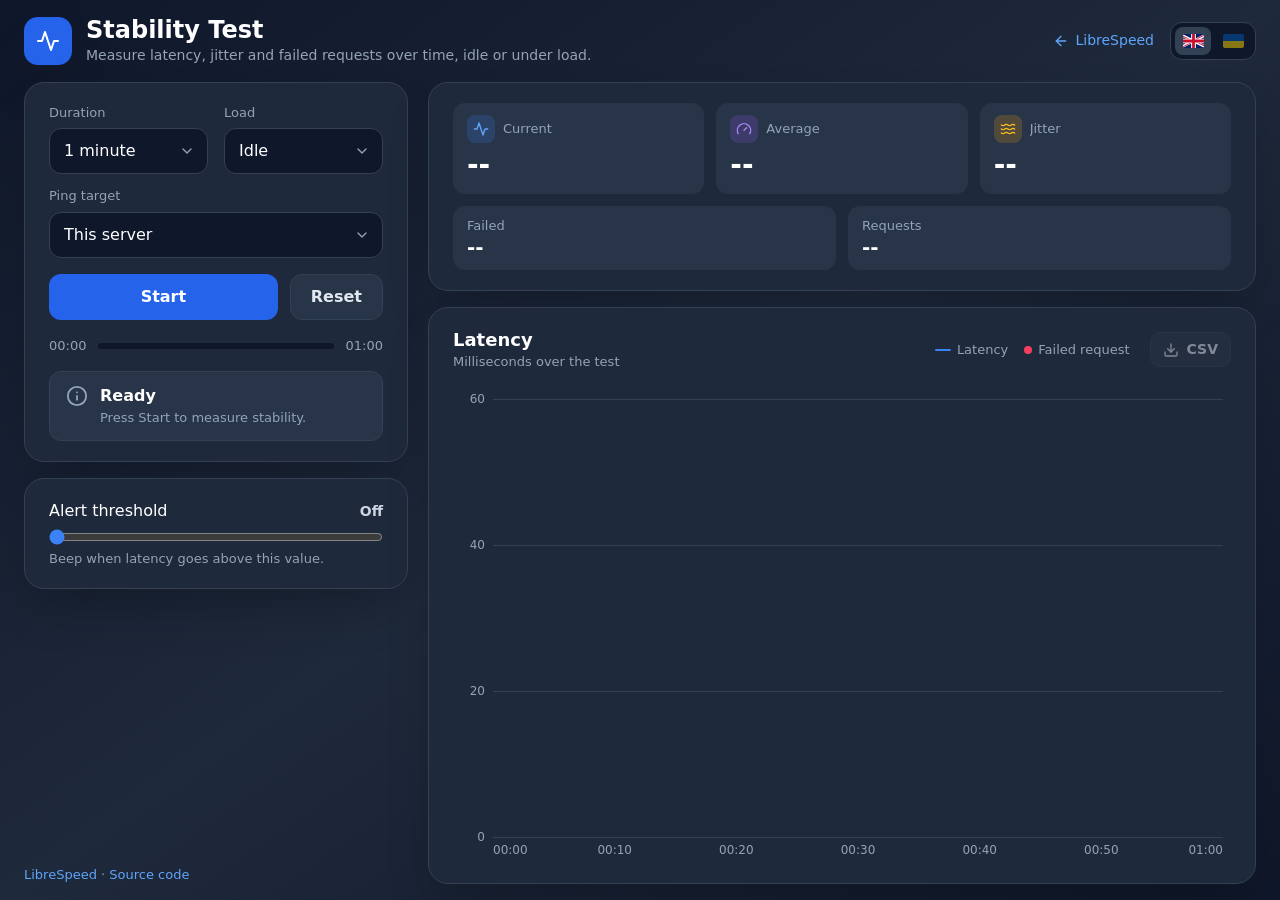
==== web/assets/stability/index.html @ 3a313088 "fix(stability): keep the last ping and leave pings across a warm-up out With an outside ping target," ====
<!doctype html>
<html lang="en">
  <head>
    <meta charset="UTF-8" />
    <meta name="viewport" content="width=device-width, initial-scale=1" />
    <meta name="description" content="Measure latency, jitter and failed requests over time, idle or under load." />
    <meta name="theme-color" content="#0f172a" />
    <link rel="icon" href="../images/favicon.svg" />
    <title data-i18n="stab.title">LibreSpeed - Stability Test</title>
    <script type="text/javascript" src="../javascript/i18n.js"></script>
    <script type="text/javascript" src="../javascript/version.js" defer></script>
    <style>
      :root {
        color-scheme: dark;
        --bg-start: #0f172a;
        --bg-mid: #1e293b;
        --surface: #1e293b;
        --raised: rgba(51, 65, 85, 0.5);
        --raised-hover: #334155;
        --inset: #0f172a;
        --border: #334155;
        --text: #e2e8f0;
        --text-strong: #ffffff;
        --text-soft: #cbd5e1;
        --text-muted: #94a3b8;
        --accent: #2563eb;
        --accent-hover: #1d4ed8;
        --link: #60a5fa;
        --link-hover: #93c5fd;
        --stop: #e11d48;
        --stop-hover: #be123c;
        --ok: #34d399;
        --warn: #fbbf24;
        --bad: #fb7185;
        --series: #3b82f6;
        --failed: #f43f5e;
        /* load test phases, download and upload as on the main page */
        --idle: #cbd5e1;
        --download: #3b82f6;
        --upload: #f59e0b;
      }

      *,
      *::before,
      *::after {
        box-sizing: border-box;
        margin: 0;
        padding: 0;
      }

      body {
        font-family: ui-sans-serif, system-ui, sans-serif, "Apple Color Emoji", "Segoe UI Emoji", "Segoe UI Symbol",
          "Noto Color Emoji";
        min-height: 100vh;
        background: linear-gradient(to bottom right, var(--bg-start), var(--bg-mid), var(--bg-start)) fixed;
        color: var(--text);
        line-height: 1.5;
      }

      a {
        color: var(--link);
        text-decoration: none;
        transition: color 0.15s ease;
      }

      a:hover {
        color: var(--link-hover);
      }

      :focus-visible {
        outline: 2px solid var(--link);
        outline-offset: 2px;
      }

      [hidden] {
        display: none !important;
      }

      /* Layout: one column on small screens, a dashboard that fits the window on large ones */

      .page {
        max-width: 48rem;
        margin: 0 auto;
        padding: 1rem 1rem 1.5rem;
        display: flex;
        flex-direction: column;
        gap: 1rem;
      }

      /* the column wrappers only matter in the wide layout; here the cards are ordered directly */
      .col-side,
      .col-main {
        display: contents;
      }

      .topbar {
        order: 0;
      }
      .controls {
        order: 1;
      }
      .results {
        order: 2;
      }
      .load-card {
        order: 3;
      }
      .chart-card {
        order: 4;
      }
      .options {
        order: 5;
      }
      .footer {
        order: 6;
      }

      .topbar {
        display: flex;
        flex-wrap: wrap;
        align-items: center;
        justify-content: space-between;
        gap: 0.75rem 1rem;
      }

      .brand {
        display: flex;
        align-items: center;
        gap: 0.875rem;
        min-width: 0;
      }

      .icon-box {
        display: flex;
        align-items: center;
        justify-content: center;
        width: 3rem;
        height: 3rem;
        flex-shrink: 0;
        background-color: var(--accent);
        border-radius: 0.875rem;
        box-shadow: 0 25px 50px -12px rgba(0, 0, 0, 0.25);
      }

      .icon-box svg {
        width: 1.5rem;
        height: 1.5rem;
        color: #fff;
      }

      h1 {
        font-size: 1.5rem;
        font-weight: 700;
        color: var(--text-strong);
        line-height: 1.2;
      }

      .subtitle {
        font-size: 0.875rem;
        color: var(--text-muted);
      }

      .back {
        display: inline-flex;
        align-items: center;
        gap: 0.375rem;
        font-size: 0.875rem;
        font-weight: 500;
        white-space: nowrap;
      }

      .back svg {
        width: 1rem;
        height: 1rem;
      }

      .topbar-actions {
        display: flex;
        align-items: center;
        gap: 1rem;
      }

      .lang-switch {
        display: inline-flex;
        gap: 0.25rem;
        padding: 0.25rem;
        background-color: var(--inset);
        border: 1px solid var(--border);
        border-radius: 0.75rem;
      }

      .lang-switch button {
        display: flex;
        align-items: center;
        justify-content: center;
        width: 2.25rem;
        height: 1.75rem;
        border: 0;
        border-radius: 0.5rem;
        background: none;
        cursor: pointer;
        opacity: 0.5;
        transition:
          background-color 0.15s ease,
          opacity 0.15s ease;
      }

      .lang-switch button:hover {
        opacity: 0.85;
      }

      .lang-switch button[aria-pressed="true"] {
        background-color: var(--raised-hover);
        opacity: 1;
      }

      .lang-switch svg {
        display: block;
        width: 1.3125rem;
        height: 0.875rem;
        border-radius: 2px;
      }

      .card {
        background-color: var(--surface);
        border-radius: 1.25rem;
        box-shadow: 0 25px 50px -12px rgba(0, 0, 0, 0.25);
        padding: 1.25rem 1.5rem;
        border: 1px solid var(--border);
      }

      .card-head {
        display: flex;
        flex-wrap: wrap;
        align-items: center;
        justify-content: space-between;
        gap: 0.5rem 1.25rem;
        margin-bottom: 0.75rem;
      }

      .card-title {
        font-size: 1.125rem;
        font-weight: 600;
        color: var(--text-strong);
        line-height: 1.3;
      }

      .card-note {
        font-size: 0.8125rem;
        color: var(--text-muted);
      }

      /* Controls */

      .controls {
        display: flex;
        flex-direction: column;
        gap: 1rem;
      }

      .fields {
        display: grid;
        grid-template-columns: repeat(auto-fit, minmax(8.5rem, 1fr));
        gap: 0.75rem 1rem;
      }

      .field label {
        display: block;
        font-size: 0.8125rem;
        font-weight: 500;
        color: var(--text-muted);
        margin-bottom: 0.375rem;
      }

      select {
        width: 100%;
        appearance: none;
        font: inherit;
        color: var(--text-strong);
        background: var(--inset)
          url("data:image/svg+xml,%3Csvg xmlns='http://www.w3.org/2000/svg' viewBox='0 0 24 24' fill='none' stroke='%2394a3b8' stroke-width='2' stroke-linecap='round' stroke-linejoin='round'%3E%3Cpath d='m6 9 6 6 6-6'/%3E%3C/svg%3E")
          no-repeat right 0.75rem center / 1rem;
        border: 1px solid var(--border);
        border-radius: 0.75rem;
        padding: 0.625rem 2.25rem 0.625rem 0.875rem;
        cursor: pointer;
        text-overflow: ellipsis;
        transition: border-color 0.15s ease;
      }

      select:hover:not(:disabled) {
        border-color: #475569;
      }

      select:disabled {
        color: var(--text-muted);
        cursor: not-allowed;
      }

      /* where supported, the open list is drawn in the page's style too; other browsers keep their own list */
      @supports (appearance: base-select) {
        select,
        ::picker(select) {
          appearance: base-select;
        }

        select {
          overflow: hidden;
        }

        /* the closed select shows a copy of the chosen option, cut with an ellipsis when it doesn't fit */
        select > button {
          all: unset;
          display: contents;
        }

        selectedcontent {
          min-width: 0;
          overflow: hidden;
          text-overflow: ellipsis;
          white-space: nowrap;
        }

        /* the chevron is the background image above */
        select::picker-icon {
          display: none;
        }

        select:open {
          border-color: #475569;
        }

        ::picker(select) {
          margin-top: 0.375rem;
          padding: 0.375rem;
          background-color: var(--surface);
          border: 1px solid var(--border);
          border-radius: 0.75rem;
          box-shadow: 0 10px 15px -3px rgba(0, 0, 0, 0.3);
          color: var(--text);
        }

        option {
          padding: 0.5rem 0.75rem;
          border-radius: 0.5rem;
          cursor: pointer;
          transition: background-color 0.15s ease;
        }

        option:hover,
        option:focus-visible {
          background-color: var(--raised-hover);
          color: var(--text-strong);
          outline: none;
        }

        option:checked {
          color: var(--text-strong);
          font-weight: 600;
        }

        option::checkmark {
          color: var(--link);
        }
      }

      .actions {
        display: flex;
        gap: 0.75rem;
      }

      .btn {
        display: inline-flex;
        align-items: center;
        justify-content: center;
        gap: 0.5rem;
        font: inherit;
        font-weight: 600;
        border-radius: 0.75rem;
        border: 1px solid transparent;
        padding: 0.625rem 1.25rem;
        cursor: pointer;
        white-space: nowrap;
        transition:
          background-color 0.15s ease,
          border-color 0.15s ease,
          opacity 0.15s ease;
      }

      .btn svg {
        width: 1.125rem;
        height: 1.125rem;
      }

      .btn:disabled {
        opacity: 0.5;
        cursor: not-allowed;
      }

      .btn-primary {
        flex: 1;
        background-color: var(--accent);
        color: #fff;
      }

      .btn-primary:hover:not(:disabled) {
        background-color: var(--accent-hover);
      }

      .btn-primary.running {
        background-color: var(--stop);
      }

      .btn-primary.running:hover {
        background-color: var(--stop-hover);
      }

      .btn-secondary {
        background-color: var(--raised);
        border-color: var(--border);
        color: var(--text);
      }

      .btn-secondary:hover:not(:disabled) {
        background-color: var(--raised-hover);
      }

      .btn-small {
        font-size: 0.875rem;
        padding: 0.375rem 0.75rem;
        border-radius: 0.625rem;
      }

      .btn-small svg {
        width: 1rem;
        height: 1rem;
      }

      .progress {
        display: flex;
        align-items: center;
        gap: 0.75rem;
        font-size: 0.8125rem;
        color: var(--text-muted);
        font-variant-numeric: tabular-nums;
      }

      .progress-track {
        flex: 1;
        height: 0.375rem;
        background-color: var(--inset);
        border-radius: 9999px;
        overflow: hidden;
      }

      .progress-bar {
        height: 100%;
        width: 0;
        background-color: var(--series);
        border-radius: 9999px;
        transition: width 0.2s linear;
      }

      .progress-bar.idle {
        background-color: var(--idle);
      }

      .progress-bar.download {
        background-color: var(--download);
      }

      .progress-bar.upload {
        background-color: var(--upload);
      }

      /* Verdict */

      .verdict {
        display: flex;
        align-items: flex-start;
        gap: 0.75rem;
        padding: 0.75rem 1rem;
        border-radius: 0.75rem;
        border: 1px solid;
      }

      .verdict svg {
        display: none;
        width: 1.375rem;
        height: 1.375rem;
        flex-shrink: 0;
        margin-top: 0.0625rem;
      }

      .verdict-title {
        font-weight: 600;
      }

      .verdict-text {
        font-size: 0.8125rem;
        color: var(--text-soft);
      }

      .verdict.idle {
        background-color: var(--raised);
        border-color: var(--border);
      }

      .verdict.idle .verdict-title {
        color: var(--text-strong);
      }

      .verdict.idle .verdict-text {
        color: var(--text-muted);
      }

      .verdict.idle .icon-idle {
        display: block;
        color: var(--text-muted);
      }

      .verdict.ok {
        background-color: rgba(16, 185, 129, 0.1);
        border-color: rgba(16, 185, 129, 0.4);
      }

      .verdict.ok .verdict-title,
      .verdict.ok .icon-ok {
        display: block;
        color: var(--ok);
      }

      .verdict.warn {
        background-color: rgba(245, 158, 11, 0.1);
        border-color: rgba(245, 158, 11, 0.4);
      }

      .verdict.warn .verdict-title,
      .verdict.warn .icon-warn {
        display: block;
        color: var(--warn);
      }

      .verdict.bad {
        background-color: rgba(244, 63, 94, 0.1);
        border-color: rgba(244, 63, 94, 0.4);
      }

      .verdict.bad .verdict-title,
      .verdict.bad .icon-bad {
        display: block;
        color: var(--bad);
      }

      /* Stats: a 12-column grid, three main tiles over two secondary ones */

      .stats {
        display: grid;
        grid-template-columns: repeat(12, minmax(0, 1fr));
        gap: 0.75rem;
      }

      .stat {
        grid-column: span 6;
        background-color: var(--raised);
        border-radius: 0.75rem;
        padding: 0.625rem 0.875rem;
        transition: background-color 0.15s ease;
        min-width: 0;
      }

      .stat.main {
        grid-column: span 4;
        padding: 0.75rem 0.875rem;
      }

      .stat:hover {
        background-color: var(--raised-hover);
      }

      .stat-head {
        display: flex;
        align-items: center;
        gap: 0.5rem;
        margin-bottom: 0.25rem;
      }

      .stat-icon {
        width: 1.75rem;
        height: 1.75rem;
        border-radius: 0.5rem;
        display: flex;
        align-items: center;
        justify-content: center;
        flex-shrink: 0;
      }

      .stat-icon svg {
        width: 1rem;
        height: 1rem;
      }

      .stat-icon.blue {
        background-color: rgba(59, 130, 246, 0.2);
        color: #60a5fa;
      }

      .stat-icon.purple {
        background-color: rgba(139, 92, 246, 0.2);
        color: #a78bfa;
      }

      .stat-icon.amber {
        background-color: rgba(245, 158, 11, 0.2);
        color: #fbbf24;
      }

      .stat-label {
        font-size: 0.8125rem;
        font-weight: 500;
        color: var(--text-muted);
        white-space: nowrap;
        overflow: hidden;
        text-overflow: ellipsis;
      }

      .stat-value {
        font-size: 1.25rem;
        font-weight: 600;
        color: var(--text-strong);
        line-height: 1.25;
        font-variant-numeric: tabular-nums;
        white-space: nowrap;
      }

      .stat.main .stat-value {
        font-size: 1.75rem;
        font-weight: 700;
      }

      .stat-value.empty .stat-unit {
        visibility: hidden;
      }

      .stat-unit {
        font-size: 0.8125rem;
        font-weight: 500;
        color: var(--text-muted);
        margin-left: 0.125rem;
      }

      /* the lowest and highest under an average */
      .stat-sub {
        margin-top: 0.125rem;
        font-size: 0.8125rem;
        color: var(--text-muted);
        font-variant-numeric: tabular-nums;
      }

      /* Latency under load: one row per phase */

      .phase-table {
        width: 100%;
        border-collapse: separate;
        border-spacing: 0;
        font-size: 0.875rem;
        font-variant-numeric: tabular-nums;
      }

      .phase-table th,
      .phase-table td {
        padding: 0.5rem 0.75rem;
        text-align: right;
        white-space: nowrap;
        vertical-align: top;
      }

      .phase-table th:first-child {
        text-align: left;
        white-space: normal;
      }

      .phase-table th:last-child,
      .phase-table td:last-child {
        padding-right: 0;
      }

      .phase-table thead th {
        font-size: 0.8125rem;
        font-weight: 500;
        color: var(--text-muted);
        border-bottom: 1px solid var(--border);
      }

      .phase-table tbody th {
        font-weight: 600;
        color: var(--text-strong);
      }

      .phase-table tbody tr {
        --phase: var(--idle);
      }

      .phase-table tbody tr[data-phase="download"] {
        --phase: var(--download);
      }

      .phase-table tbody tr[data-phase="upload"] {
        --phase: var(--upload);
      }

      .phase-table tbody th::before {
        content: "";
        display: inline-block;
        width: 0.5rem;
        height: 0.5rem;
        border-radius: 50%;
        background-color: var(--phase);
        margin-right: 0.5rem;
        vertical-align: 0.0625rem;
      }

      .phase-table tbody td {
        color: var(--text-strong);
      }

      .phase-table tbody tr:not([hidden]) ~ tr > * {
        border-top: 1px solid var(--border);
      }

      /* the phase that is running now */
      .phase-table tbody tr[aria-current] > * {
        background-color: var(--raised);
      }

      .phase-table tbody tr[aria-current] > th {
        box-shadow: inset 3px 0 0 var(--phase);
      }

      .cell-unit {
        font-size: 0.75rem;
        color: var(--text-muted);
        margin-left: 0.125rem;
      }

      .cell-range {
        display: block;
        font-size: 0.75rem;
        color: var(--text-muted);
      }

      /* Chart */

      .chart-tools {
        display: flex;
        flex-wrap: wrap;
        align-items: center;
        gap: 0.5rem 1.25rem;
      }

      .key {
        display: flex;
        flex-wrap: wrap;
        gap: 0.375rem 1rem;
        font-size: 0.8125rem;
        color: var(--text-muted);
        list-style: none;
      }

      .key li {
        display: inline-flex;
        align-items: center;
        gap: 0.375rem;
      }

      .swatch {
        display: inline-block;
        flex-shrink: 0;
      }

      .swatch.line {
        width: 1rem;
        height: 2px;
        border-radius: 1px;
        background-color: var(--series);
      }

      .swatch.dot {
        width: 0.5rem;
        height: 0.5rem;
        border-radius: 50%;
        background-color: var(--failed);
      }

      .swatch.dash {
        width: 1rem;
        border-top: 2px dashed var(--text-muted);
      }

      .swatch.hatch {
        width: 1rem;
        height: 0.75rem;
        border-radius: 2px;
        background: repeating-linear-gradient(135deg, rgba(148, 163, 184, 0.5) 0 1.5px, transparent 1.5px 4px);
      }

      .swatch.line.idle {
        background-color: var(--idle);
      }

      .swatch.line.download {
        background-color: var(--download);
      }

      .swatch.line.upload {
        background-color: var(--upload);
      }

      .chart {
        position: relative;
      }

      #pingChart {
        display: block;
        width: 100%;
        height: 260px;
        touch-action: pan-y;
      }

      /* phase names over the chart, in HTML so they render as sharp as the key */
      .phase-label {
        position: absolute;
        top: 0;
        left: 0;
        visibility: hidden;
        pointer-events: none;
        font-size: 0.75rem;
        font-weight: 600;
        line-height: 1;
        white-space: nowrap;
      }

      .phase-label.idle {
        color: var(--idle);
      }

      .phase-label.download {
        color: #60a5fa;
      }

      .phase-label.upload {
        color: #fbbf24;
      }

      .tooltip {
        position: absolute;
        pointer-events: none;
        background-color: var(--inset);
        border: 1px solid var(--border);
        border-radius: 0.5rem;
        padding: 0.375rem 0.625rem;
        font-size: 0.8125rem;
        color: var(--text-muted);
        white-space: nowrap;
        transform: translate(-50%, calc(-100% - 12px));
        box-shadow: 0 10px 15px -3px rgba(0, 0, 0, 0.3);
        font-variant-numeric: tabular-nums;
      }

      .tooltip strong {
        color: var(--text-strong);
        font-weight: 600;
        margin-left: 0.375rem;
      }

      /* Options */

      .threshold-head {
        display: flex;
        justify-content: space-between;
        align-items: baseline;
        margin-bottom: 0.375rem;
      }

      .threshold-head label {
        font-weight: 500;
        color: var(--text-strong);
      }

      #thresholdValue {
        font-size: 0.875rem;
        font-weight: 600;
        color: var(--text-soft);
        font-variant-numeric: tabular-nums;
      }

      .threshold-note {
        font-size: 0.8125rem;
        color: var(--text-muted);
        margin-top: 0.25rem;
      }

      input[type="range"] {
        display: block;
        width: 100%;
        accent-color: var(--series);
        cursor: pointer;
      }

      .footer {
        text-align: center;
        font-size: 0.8125rem;
        color: var(--text-muted);
      }

      @keyframes fade-in {
        from {
          opacity: 0;
          transform: translateY(10px);
        }
        to {
          opacity: 1;
          transform: translateY(0);
        }
      }

      .animate-fade-in {
        animation: fade-in 0.5s ease-out;
      }

      @media (prefers-reduced-motion: reduce) {
        .animate-fade-in {
          animation: none;
        }
        .progress-bar {
          transition: none;
        }
      }

      /* Wide screens: controls on the left, results and a chart filling the rest of the window on the right */
      @media screen and (min-width: 960px) {
        .page {
          max-width: 80rem;
          min-height: 100vh;
          min-height: 100dvh;
          padding: 1rem 1.5rem;
          display: grid;
          grid-template-columns: 24rem minmax(0, 1fr);
          grid-template-rows: auto 1fr;
          gap: 1rem 1.25rem;
        }
        .topbar {
          grid-column: 1 / -1;
        }
        .col-side,
        .col-main {
          display: flex;
          flex-direction: column;
          gap: 1rem;
          min-width: 0;
        }
        .fields {
          grid-template-columns: 1fr 1fr;
        }
        #targetArea,
        #serverArea {
          grid-column: 1 / -1;
        }
        .footer {
          margin-top: auto;
          text-align: left;
        }
        .chart-card {
          flex: 1;
          display: flex;
          flex-direction: column;
          min-height: 16rem;
        }
        .chart {
          flex: 1;
          min-height: 10rem;
        }
        #pingChart {
          position: absolute;
          inset: 0;
          height: 100%;
        }
      }

      @media screen and (max-width: 640px) {
        .card {
          padding: 1rem 1.125rem;
        }
        .stats {
          gap: 0.625rem;
        }
        .stat.main {
          padding: 0.625rem 0.75rem;
        }
        .stat.main .stat-head {
          flex-direction: column;
          align-items: flex-start;
          gap: 0.375rem;
        }
        .stat.main .stat-value {
          font-size: 1.375rem;
        }
        #pingChart {
          height: 200px;
        }
        /* CSV button beside the title, key on its own line */
        .chart-tools {
          display: contents;
        }
        .key {
          order: 1;
          flex-basis: 100%;
        }
      }

      @media screen and (max-width: 480px) {
        .phase-table .cell-range {
          display: none;
        }
        .phase-table th,
        .phase-table td {
          padding-left: 0.5rem;
          padding-right: 0.5rem;
        }
      }

      /* narrow phones: the back link and language switch get their own line and the main stats become rows, like the info rows on the IP page */
      @media screen and (max-width: 400px) {
        .page {
          padding-left: 0.75rem;
          padding-right: 0.75rem;
        }
        .topbar-actions {
          order: -1;
          flex-basis: 100%;
          justify-content: space-between;
        }
        .icon-box {
          width: 2.5rem;
          height: 2.5rem;
          border-radius: 0.75rem;
        }
        .icon-box svg {
          width: 1.25rem;
          height: 1.25rem;
        }
        h1 {
          font-size: 1.25rem;
        }
        .card {
          padding: 1rem;
        }
        .stat.main {
          grid-column: 1 / -1;
          display: grid;
          grid-template-columns: auto 1fr;
          align-items: center;
          gap: 0 0.75rem;
        }
        .stat.main .stat-head {
          flex-direction: row;
          align-items: center;
          gap: 0.75rem;
          margin-bottom: 0;
        }
        .stat.main .stat-value {
          font-size: 1.375rem;
          text-align: right;
        }
        .stat.main .stat-sub {
          grid-column: 1 / -1;
          text-align: right;
        }
      }
    </style>
  </head>
  <body>
    <div class="page">
      <header class="topbar">
        <div class="brand">
          <div class="icon-box" aria-hidden="true">
            <svg xmlns="http://www.w3.org/2000/svg" viewBox="0 0 24 24" fill="none" stroke="currentColor" stroke-width="2" stroke-linecap="round" stroke-linejoin="round">
              <polyline points="22 12 18 12 15 21 9 3 6 12 2 12"></polyline>
            </svg>
          </div>
          <div>
            <h1 data-i18n="stab.heading">Stability Test</h1>
            <p class="subtitle" data-i18n="stab.subtitle">Measure latency, jitter and failed requests over time, idle or under load.</p>
          </div>
        </div>
        <div class="topbar-actions">
        <a class="back" href="../">
          <svg xmlns="http://www.w3.org/2000/svg" viewBox="0 0 24 24" fill="none" stroke="currentColor" stroke-width="2" stroke-linecap="round" stroke-linejoin="round" aria-hidden="true">
            <path d="m12 19-7-7 7-7"></path>
            <path d="M19 12H5"></path>
          </svg>
          LibreSpeed
        </a>
          <div class="lang-switch" role="group" aria-label="Language" data-i18n-attr="aria-label:lang.label">
            <button type="button" data-lang="en" lang="en" aria-pressed="true" aria-label="English" title="English">
              <svg xmlns="http://www.w3.org/2000/svg" viewBox="0 0 60 30" preserveAspectRatio="xMidYMid slice" aria-hidden="true">
                <clipPath id="flag-gb-clip"><path d="M30,15 h30 v15 z v15 h-30 z h-30 v-15 z v-15 h30 z"></path></clipPath>
                <path d="M0,0 v30 h60 v-30 z" fill="#012169"></path>
                <path d="M0,0 L60,30 M60,0 L0,30" stroke="#fff" stroke-width="6"></path>
                <path d="M0,0 L60,30 M60,0 L0,30" clip-path="url(#flag-gb-clip)" stroke="#C8102E" stroke-width="4"></path>
                <path d="M30,0 v30 M0,15 h60" stroke="#fff" stroke-width="10"></path>
                <path d="M30,0 v30 M0,15 h60" stroke="#C8102E" stroke-width="6"></path>
              </svg>
            </button>
            <button type="button" data-lang="uk" lang="uk" aria-pressed="false" aria-label="Українська" title="Українська">
              <svg xmlns="http://www.w3.org/2000/svg" viewBox="0 0 3 2" aria-hidden="true">
                <rect width="3" height="1" fill="#0057B7"></rect>
                <rect y="1" width="3" height="1" fill="#FFD700"></rect>
              </svg>
            </button>
          </div>
        </div>
      </header>

      <div class="col-side">
        <section class="card controls animate-fade-in" aria-label="Test settings" data-i18n-attr="aria-label:aria.testSettings">
          <div class="fields">
            <div class="field">
              <label for="durationSelect" data-i18n="stab.duration">Duration</label>
              <select id="durationSelect">
                <button><selectedcontent></selectedcontent></button>
                <option value="60" data-i18n="stab.duration.60">1 minute</option>
                <option value="90" data-i18n="stab.duration.90">90 seconds</option>
                <option value="120" data-i18n="stab.duration.120">2 minutes</option>
                <option value="180" data-i18n="stab.duration.180">3 minutes</option>
                <option value="300" data-i18n="stab.duration.300">5 minutes</option>
              </select>
            </div>
            <div class="field">
              <label for="loadSelect" data-i18n="stab.load">Load</label>
              <select id="loadSelect">
                <button><selectedcontent></selectedcontent></button>
                <option value="idle" data-i18n="stab.load.none">Idle</option>
                <option value="download" data-i18n="stab.load.download">Download</option>
                <option value="upload" data-i18n="stab.load.upload">Upload</option>
                <option value="all" data-i18n="stab.load.all">Idle, download and upload</option>
              </select>
            </div>
            <div class="field" id="targetArea">
              <label for="targetSelect" data-i18n="stab.target">Ping target</label>
              <select id="targetSelect">
                <button><selectedcontent></selectedcontent></button>
                <option value="" data-i18n="stab.thisServer">This server</option>
                <option value="https://www.apple.com/library/test/success.html">Apple</option>
                <option value="https://www.cloudflare.com/cdn-cgi/trace">Cloudflare</option>
                <option value="https://www.google.com/generate_204">Google</option>
                <option value="https://detectportal.firefox.com/success.txt">Mozilla</option>
                <option value="https://www.wikipedia.org/static/favicon/wikipedia.ico">Wikimedia</option>
              </select>
            </div>
            <div class="field" id="serverArea" hidden>
              <label for="server" data-i18n="field.server">Server</label>
              <select id="server">
                <button><selectedcontent></selectedcontent></button>
              </select>
            </div>
          </div>

          <div class="actions">
            <button type="button" id="startBtn" class="btn btn-primary" disabled>Finding server…</button>
            <button type="button" id="resetBtn" class="btn btn-secondary" data-i18n="btn.reset">Reset</button>
          </div>

          <div class="progress">
            <span id="elapsedText">00:00</span>
            <div class="progress-track" role="progressbar" aria-label="Test progress" data-i18n-attr="aria-label:aria.progress" aria-valuemin="0" aria-valuemax="100" aria-valuenow="0" id="progressTrack">
              <div class="progress-bar" id="progressBar"></div>
            </div>
            <span id="durationText">01:00</span>
          </div>

          <div class="verdict idle" id="verdict" role="status">
            <svg class="icon-idle" xmlns="http://www.w3.org/2000/svg" viewBox="0 0 24 24" fill="none" stroke="currentColor" stroke-width="2" stroke-linecap="round" stroke-linejoin="round" aria-hidden="true">
              <circle cx="12" cy="12" r="10"></circle>
              <path d="M12 16v-4"></path>
              <path d="M12 8h.01"></path>
            </svg>
            <svg class="icon-ok" xmlns="http://www.w3.org/2000/svg" viewBox="0 0 24 24" fill="none" stroke="currentColor" stroke-width="2" stroke-linecap="round" stroke-linejoin="round" aria-hidden="true">
              <circle cx="12" cy="12" r="10"></circle>
              <path d="m9 12 2 2 4-4"></path>
            </svg>
            <svg class="icon-warn" xmlns="http://www.w3.org/2000/svg" viewBox="0 0 24 24" fill="none" stroke="currentColor" stroke-width="2" stroke-linecap="round" stroke-linejoin="round" aria-hidden="true">
              <path d="m21.73 18-8-14a2 2 0 0 0-3.48 0l-8 14A2 2 0 0 0 4 21h16a2 2 0 0 0 1.73-3"></path>
              <path d="M12 9v4"></path>
              <path d="M12 17h.01"></path>
            </svg>
            <svg class="icon-bad" xmlns="http://www.w3.org/2000/svg" viewBox="0 0 24 24" fill="none" stroke="currentColor" stroke-width="2" stroke-linecap="round" stroke-linejoin="round" aria-hidden="true">
              <circle cx="12" cy="12" r="10"></circle>
              <path d="m15 9-6 6"></path>
              <path d="m9 9 6 6"></path>
            </svg>
            <div>
              <p class="verdict-title" id="verdictTitle">Ready</p>
              <p class="verdict-text" id="verdictText">Press Start to measure stability.</p>
            </div>
          </div>
        </section>

        <section class="card options animate-fade-in" aria-label="Alert" data-i18n-attr="aria-label:stab.aria.alert">
          <div class="threshold-head">
            <label for="alertThreshold" data-i18n="stab.threshold">Alert threshold</label>
            <span id="thresholdValue">Off</span>
          </div>
          <input type="range" id="alertThreshold" min="0" max="500" step="10" value="0" aria-describedby="thresholdNote" />
          <p class="threshold-note" id="thresholdNote" data-i18n="stab.thresholdNote">Beep when latency goes above this value.</p>
        </section>

        <footer class="footer">
          <p><a href="../">LibreSpeed</a> · <a href="https://github.com/sprytnyk/speedtest-go" data-i18n="footer.source">Source code</a><span data-version-url="../backend/version" data-i18n-attr="title:footer.version" title="speedtest-go version" hidden></span></p>
        </footer>
      </div>

      <div class="col-main">
        <section class="card results animate-fade-in" aria-label="Results" data-i18n-attr="aria-label:aria.results">
          <div class="stats">
            <div class="stat main">
              <div class="stat-head">
                <div class="stat-icon blue" aria-hidden="true">
                  <svg xmlns="http://www.w3.org/2000/svg" viewBox="0 0 24 24" fill="none" stroke="currentColor" stroke-width="2" stroke-linecap="round" stroke-linejoin="round">
                    <polyline points="22 12 18 12 15 21 9 3 6 12 2 12"></polyline>
                  </svg>
                </div>
                <p class="stat-label" data-i18n="stab.current">Current</p>
              </div>
              <p class="stat-value"><span id="statCurrent">--</span><span class="stat-unit" data-i18n="unit.ms">ms</span></p>
            </div>
            <div class="stat main">
              <div class="stat-head">
                <div class="stat-icon purple" aria-hidden="true">
                  <svg xmlns="http://www.w3.org/2000/svg" viewBox="0 0 24 24" fill="none" stroke="currentColor" stroke-width="2" stroke-linecap="round" stroke-linejoin="round">
                    <path d="m12 14 4-4"></path>
                    <path d="M3.34 19a10 10 0 1 1 17.32 0"></path>
                  </svg>
                </div>
                <p class="stat-label" data-i18n="stab.average">Average</p>
              </div>
              <p class="stat-value"><span id="statAvg">--</span><span class="stat-unit" data-i18n="unit.ms">ms</span></p>
              <p class="stat-sub" id="statAvgRange" title="Fastest and slowest ping in the whole test" data-i18n-attr="title:stab.tip.range" hidden></p>
              <p class="stat-sub" id="statAvgPct" title="Half of the pings in the whole test took p50 or less, and 95% took p95 or less" data-i18n-attr="title:stab.tip.pct" hidden></p>
            </div>
            <div class="stat main">
              <div class="stat-head">
                <div class="stat-icon amber" aria-hidden="true">
                  <svg xmlns="http://www.w3.org/2000/svg" viewBox="0 0 24 24" fill="none" stroke="currentColor" stroke-width="2" stroke-linecap="round" stroke-linejoin="round">
                    <path d="M2 6c.6.5 1.2 1 2.5 1C7 7 7 5 9.5 5c2.6 0 2.4 2 5 2 2.5 0 2.5-2 5-2 1.3 0 1.9.5 2.5 1"></path>
                    <path d="M2 12c.6.5 1.2 1 2.5 1 2.5 0 2.5-2 5-2 2.6 0 2.4 2 5 2 2.5 0 2.5-2 5-2 1.3 0 1.9.5 2.5 1"></path>
                    <path d="M2 18c.6.5 1.2 1 2.5 1 2.5 0 2.5-2 5-2 2.6 0 2.4 2 5 2 2.5 0 2.5-2 5-2 1.3 0 1.9.5 2.5 1"></path>
                  </svg>
                </div>
                <p class="stat-label" data-i18n="stab.jitter">Jitter</p>
              </div>
              <p class="stat-value"><span id="statJitter">--</span><span class="stat-unit" data-i18n="unit.ms">ms</span></p>
              <p class="stat-sub" id="statJitterRange" title="Smallest and largest change between pings in the whole test" data-i18n-attr="title:stab.tip.jitterRange" hidden></p>
              <p class="stat-sub" id="statJitterPct" title="Half of the changes between pings in the whole test were p50 or less, and 95% were p95 or less" data-i18n-attr="title:stab.tip.jitterPct" hidden></p>
            </div>
            <div class="stat">
              <p class="stat-label" data-i18n="stab.failed">Failed</p>
              <p class="stat-value"><span id="statLoss">--</span><span class="stat-unit">%</span></p>
            </div>
            <div class="stat">
              <p class="stat-label" data-i18n="stab.requests">Requests</p>
              <p class="stat-value"><span id="statSamples">--</span></p>
            </div>
          </div>
        </section>

        <section class="card load-card animate-fade-in" id="loadCard" aria-label="Latency under load" data-i18n-attr="aria-label:stab.load.title" hidden>
          <div class="card-head">
            <div>
              <h2 class="card-title" data-i18n="stab.load.title">Latency under load</h2>
              <p class="card-note" id="loadNote-all" data-i18n="stab.load.note">The first third of the test runs idle, the second while downloading, the last while uploading. Pings while a transfer warms up are left out.</p>
              <p class="card-note" id="loadNote-download" data-i18n="stab.load.note.download" hidden>The whole test runs while downloading. Pings while it warms up are left out.</p>
              <p class="card-note" id="loadNote-upload" data-i18n="stab.load.note.upload" hidden>The whole test runs while uploading. Pings while it warms up are left out.</p>
            </div>
          </div>
          <table class="phase-table">
            <thead>
              <tr>
                <th scope="col" data-i18n="stab.phase">Phase</th>
                <th scope="col" data-i18n="stab.speed">Speed</th>
                <th scope="col" data-i18n="stab.latency">Latency</th>
                <th scope="col" data-i18n="stab.jitter">Jitter</th>
              </tr>
            </thead>
            <tbody id="phaseRows">
              <tr data-phase="idle">
                <th scope="row" data-i18n="stab.phase.idle">Idle</th>
                <td></td>
                <td></td>
                <td></td>
              </tr>
              <tr data-phase="download">
                <th scope="row" data-i18n="stab.phase.download">Download</th>
                <td></td>
                <td></td>
                <td></td>
              </tr>
              <tr data-phase="upload">
                <th scope="row" data-i18n="stab.phase.upload">Upload</th>
                <td></td>
                <td></td>
                <td></td>
              </tr>
            </tbody>
          </table>
        </section>

        <section class="card chart-card animate-fade-in" aria-label="Latency chart" data-i18n-attr="aria-label:stab.aria.chart">
          <div class="card-head">
            <div>
              <h2 class="card-title" data-i18n="stab.latency">Latency</h2>
              <p class="card-note" data-i18n="stab.chart.note">Milliseconds over the test</p>
            </div>
            <div class="chart-tools">
              <ul class="key">
                <li id="latencyKey"><span class="swatch line"></span><span data-i18n="stab.latency">Latency</span></li>
                <li class="load-key" hidden><span class="swatch line idle"></span><span data-i18n="stab.phase.idle">Idle</span></li>
                <li class="load-key" hidden><span class="swatch line download"></span><span data-i18n="stab.phase.download">Download</span></li>
                <li class="load-key" hidden><span class="swatch line upload"></span><span data-i18n="stab.phase.upload">Upload</span></li>
                <li id="warmupKey" title="The transfer ramps up here. These pings are on the chart but not in the numbers." data-i18n-attr="title:stab.key.warmupTitle" hidden><span class="swatch hatch"></span><span data-i18n="stab.key.warmup">Warm-up</span></li>
                <li><span class="swatch dot"></span><span data-i18n="stab.key.failed">Failed request</span></li>
                <li id="thresholdKey" hidden><span class="swatch dash"></span><span data-i18n="stab.threshold">Alert threshold</span></li>
              </ul>
              <button type="button" id="downloadCsvBtn" class="btn btn-secondary btn-small" aria-label="Download CSV" title="Download all samples as CSV" data-i18n-attr="aria-label:stab.csv;title:stab.csvTitle" disabled>
                <svg xmlns="http://www.w3.org/2000/svg" viewBox="0 0 24 24" fill="none" stroke="currentColor" stroke-width="2" stroke-linecap="round" stroke-linejoin="round" aria-hidden="true">
                  <path d="M21 15v4a2 2 0 0 1-2 2H5a2 2 0 0 1-2-2v-4"></path>
                  <polyline points="7 10 12 15 17 10"></polyline>
                  <line x1="12" x2="12" y1="15" y2="3"></line>
                </svg>
                CSV
              </button>
            </div>
          </div>
          <div class="chart">
            <canvas id="pingChart" role="img" aria-label="Latency over the test" data-i18n-attr="aria-label:stab.chart.aria"></canvas>
            <span class="phase-label idle" id="phaseLabel0" aria-hidden="true" data-i18n="stab.phase.idle">Idle</span>
            <span class="phase-label download" id="phaseLabel1" aria-hidden="true" data-i18n="stab.phase.download">Download</span>
            <span class="phase-label upload" id="phaseLabel2" aria-hidden="true" data-i18n="stab.phase.upload">Upload</span>
            <div class="tooltip" id="chartTooltip" hidden><span id="tooltipTime"></span><strong id="tooltipValue"></strong></div>
          </div>
        </section>
      </div>
    </div>

    <script type="text/javascript">
      function I(i) {
        return document.getElementById(i);
      }

      // Server configuration (same pattern as index.html)
      // Set this to a different URL to load the server list from another location.
      var SPEEDTEST_SERVERS = "../server-list.json";

      // State
      var worker = null;
      var updater = null;
      var running = false;
      var allPingData = []; // full dataset for chart and CSV
      var latestData = null;
      var alertThresholdMs = 0;
      var lastBeepTime = 0;
      var audioCtx = null;
      var selectedServer = null;
      var localServerReady = false;
      var serverDiscoveryPending = false;
      var hoverX = null; // pointer position over the chart, in CSS pixels
      var dirty = true; // redraw on the next animation frame

      // Load test: a download or an upload alone takes the whole duration. The full test runs idle, then download,
      // then upload, each for a third of it
      var PHASES = ["idle", "download", "upload"];
      // the phases each choice of the Load select runs, in order
      var LOAD_MODES = { idle: [0], download: [1], upload: [2], all: [0, 1, 2] };
      var testPhases = [0]; // the phases of the running or last test
      var loadTest = false; // the running or last test has a load
      var loadWorker = null; // speedtest_worker.js running the download or upload
      var phaseSeconds = 0;
      var testSeconds = 0; // length of the running or last test, which the chart shows in full
      var phaseTimer = null;
      var testStartedAt = 0; // when the running test started, for the phases' clock
      var phaseIndex = 0; // the running phase, as an index into testPhases
      var loadWarming = false; // the running transfer is warming up
      var loadSpeeds = []; // Mbps per phase, as reported by the load worker

      // Chart colors, validated against the card surface for lightness, contrast and color-blind separation
      var CHART_COLORS = {
        failed: "#f43f5e",
        reference: "#94a3b8",
        grid: "#334155",
        text: "#94a3b8",
        surface: "#1e293b"
      };
      // latency line per phase of a load test, with download and upload in the main page's colours;
      // a test without load draws it all in the download blue
      var SERIES_COLORS = {
        idle: { line: "#cbd5e1", fill: "rgba(203, 213, 225, 0.18)", fillEnd: "rgba(203, 213, 225, 0)", band: "rgba(203, 213, 225, 0.06)" },
        download: {
          line: "#3b82f6",
          fill: "rgba(59, 130, 246, 0.28)",
          fillEnd: "rgba(59, 130, 246, 0)",
          band: "rgba(59, 130, 246, 0.08)"
        },
        upload: {
          line: "#f59e0b",
          fill: "rgba(245, 158, 11, 0.26)",
          fillEnd: "rgba(245, 158, 11, 0)",
          band: "rgba(245, 158, 11, 0.08)"
        }
      };

      function seriesStyle(point) {
        return SERIES_COLORS[loadTest ? PHASES[point.phase] : "download"];
      }
      var DEFAULT_CHART_SECONDS = 60; // the chart's span before a test
      var CHART_PADDING = { left: 40, right: 8, top: 16, bottom: 26 };

      function joinServerUrl(server, path) {
        if (!server) return path;
        if (!path) return server;
        if (server.charAt(server.length - 1) === "/" || path.charAt(0) === "/") return server + path;
        return server + "/" + path;
      }

      // Load server list dynamically (Docker exposes server-list.json; older setups may expose servers.json)
      function loadServers(callback) {
        if (Array.isArray(SPEEDTEST_SERVERS)) {
          callback();
          return;
        }

        var serverListUrl = typeof SPEEDTEST_SERVERS === "string" ? SPEEDTEST_SERVERS : "";
        if (!serverListUrl) {
          SPEEDTEST_SERVERS = [];
          callback();
          return;
        }

        var xhr = new XMLHttpRequest();
        xhr.onload = function () {
          var loadedServers = null;
          try {
            var servers = JSON.parse(xhr.responseText);
            if (Array.isArray(servers)) {
              loadedServers = servers;
            }
          } catch (e) {}

          if (loadedServers !== null) {
            // the page is one folder down from the site's root. Read a relative server address from the root, as the main page does
            var root = new URL("../", location.href).href;
            for (var i = 0; i < loadedServers.length; i++) {
              try {
                loadedServers[i].server = new URL(loadedServers[i].server || "", root).href;
              } catch (e) {}
            }
            SPEEDTEST_SERVERS = loadedServers;
            callback();
          } else if (!xhr._fallbackTried) {
            xhr._fallbackTried = true;
            xhr.open("GET", "../servers.json?r=" + Math.random());
            xhr.send();
          } else {
            SPEEDTEST_SERVERS = [];
            callback();
          }
        };
        xhr.onerror = function () {
          if (xhr._fallbackTried) {
            SPEEDTEST_SERVERS = [];
            callback();
          } else {
            xhr._fallbackTried = true;
            xhr.open("GET", "../servers.json?r=" + Math.random());
            xhr.send();
          }
        };
        xhr.open("GET", serverListUrl + (serverListUrl.match(/\?/) ? "&" : "?") + "r=" + Math.random());
        try {
          xhr.timeout = 2000;
          xhr.ontimeout = xhr.onerror;
        } catch (e) {}
        xhr.send();
      }

      // Server initialization
      function initServers() {
        selectedServer = null;
        localServerReady = false;
        serverDiscoveryPending = false;
        clearOptions(I("server"));
        if (SPEEDTEST_SERVERS.length === 0) {
          I("serverArea").hidden = true;
          localServerReady = true;
          updateStartButtonState();
        } else {
          I("serverArea").hidden = false;
          serverDiscoveryPending = true;
          I("server").disabled = true;
          var pendingOpt = document.createElement("option");
          pendingOpt.value = "";
          pendingOpt.setAttribute("data-i18n", "server.findingBest");
          pendingOpt.textContent = I18N.t("server.findingBest");
          I("server").appendChild(pendingOpt);
          updateStartButtonState();
          // ping servers to find best one
          var completed = 0;
          var best = null;
          for (var i = 0; i < SPEEDTEST_SERVERS.length; i++) {
            (function (idx) {
              pingServer(SPEEDTEST_SERVERS[idx], function (server, rtt) {
                SPEEDTEST_SERVERS[idx].pingT = rtt;
                if (rtt > 0 && (best === null || rtt < best.pingT)) best = SPEEDTEST_SERVERS[idx];
                completed++;
                if (completed === SPEEDTEST_SERVERS.length) {
                  // populate dropdown
                  clearOptions(I("server"));
                  for (var j = 0; j < SPEEDTEST_SERVERS.length; j++) {
                    if (SPEEDTEST_SERVERS[j].pingT <= 0) continue;
                    var opt = document.createElement("option");
                    opt.value = j;
                    opt.textContent = SPEEDTEST_SERVERS[j].name;
                    if (SPEEDTEST_SERVERS[j] === best) opt.selected = true;
                    I("server").appendChild(opt);
                  }
                  selectedServer = best;
                  serverDiscoveryPending = false;
                  localServerReady = selectedServer !== null || I("server").options.length > 0;
                  I("server").disabled = !localServerReady;
                  updateStartButtonState();
                }
              });
            })(i);
          }
        }
      }

      // remove the options but keep the select's button
      function clearOptions(select) {
        while (select.options.length > 0) select.remove(0);
      }

      // a select shows a copy of its chosen option, which doesn't follow a change to the option's text
      function refreshSelects() {
        var selects = document.querySelectorAll("select");
        for (var i = 0; i < selects.length; i++) {
          var idx = selects[i].selectedIndex;
          selects[i].selectedIndex = -1;
          selects[i].selectedIndex = idx;
        }
      }

      function pingServer(server, callback) {
        var baseUrl = joinServerUrl(server.server, server.pingURL);
        var url = baseUrl + (baseUrl.match(/\?/) ? "&" : "?") + "cors=true&r=" + Math.random();
        var xhr = new XMLHttpRequest();
        var t = new Date().getTime();
        xhr.onload = function () {
          callback(server, new Date().getTime() - t);
        };
        xhr.onerror = function () {
          callback(server, -1);
        };
        xhr.open("GET", url);
        try {
          xhr.timeout = 2000;
          xhr.ontimeout = xhr.onerror;
        } catch (e) {}
        xhr.send();
      }

      function onServerChange(idx) {
        if (idx === "") return;
        selectedServer = SPEEDTEST_SERVERS[idx];
        updateStartButtonState();
      }

      // the phases the Load select asks for
      function pickedPhases() {
        return LOAD_MODES[I("loadSelect").value] || LOAD_MODES.idle;
      }

      // the Load select follows ?load= in the address, and the address follows the select
      function loadModeFromUrl() {
        var mode = new URLSearchParams(location.search).get("load");
        I("loadSelect").value = LOAD_MODES[mode] ? mode : "idle";
      }

      function loadModeToUrl() {
        var params = new URLSearchParams(location.search);
        var mode = I("loadSelect").value;
        if (mode === "idle") params.delete("load");
        else params.set("load", mode);
        var query = params.toString();
        history.replaceState(null, "", location.pathname + (query ? "?" + query : "") + location.hash);
      }

      function canStartTest() {
        // the load always goes to the speed test server, whatever is pinged
        if (I("loadSelect").value !== "idle") return localServerReady;
        return !!I("targetSelect").value || localServerReady;
      }

      function updateStartButtonState() {
        if (running) return;

        var startBtn = I("startBtn");
        var canStart = canStartTest();
        startBtn.classList.remove("running");
        startBtn.disabled = !canStart;
        startBtn.textContent = I18N.t(canStart ? "btn.start" : serverDiscoveryPending ? "stab.findingServer" : "btn.noServer");
        I("server").disabled = !localServerReady || serverDiscoveryPending;
      }

      // Start/Stop
      function startStop() {
        if (running) {
          // abort
          if (worker) worker.postMessage("abort");
          stopTest();
        } else {
          if (!canStartTest()) return;
          startTest();
        }
      }

      function startTest() {
        if (!canStartTest()) return;

        allPingData = [];
        latestData = null;
        loadSpeeds = [];
        testPhases = pickedPhases();
        loadTest = I("loadSelect").value !== "idle";
        resetUI();

        running = true;
        setIdleVerdict("stab.measuring", "stab.measuringText");
        var startBtn = I("startBtn");
        startBtn.classList.add("running");
        startBtn.disabled = false;
        startBtn.textContent = I18N.t("btn.stop");
        I("durationSelect").disabled = true;
        I("loadSelect").disabled = true;
        I("targetSelect").disabled = true;
        I("server").disabled = true;

        var duration = parseInt(I("durationSelect").value);
        testSeconds = duration;
        phaseSeconds = duration / testPhases.length;
        var externalTarget = I("targetSelect").value;
        var workerSettings = {
          // with a load, the page ends the test once the last transfer is done
          duration: loadTest ? 0 : duration,
          ping_allowPerformanceApi: true,
          url_ping_external: externalTarget
        };
        if (loadTest) {
          // as on the main page, the last ping gets 2 s after the transfer ends to come back
          workerSettings.finish_grace = 2000;
          // and a test that starts with a transfer waits for each ping as long as it takes
          if (testPhases[0] > 0) workerSettings.ping_timeout = 0;
        }

        if (!externalTarget && selectedServer) {
          workerSettings.url_ping = joinServerUrl(selectedServer.server, selectedServer.pingURL);
          workerSettings.mpot = true;
        }

        var currentWorker = new Worker("../stability_worker.js?r=" + Math.random());
        worker = currentWorker;
        worker.onmessage = function (e) {
          if (worker !== currentWorker) return;
          var data = JSON.parse(e.data);
          latestData = data;

          // accumulate ping data
          if (data.pingData && data.pingData.length > 0) {
            for (var i = 0; i < data.pingData.length; i++) {
              allPingData.push(data.pingData[i]);
            }
          }
          I("downloadCsvBtn").disabled = allPingData.length === 0;

          // check alert threshold
          if (alertThresholdMs > 0 && data.currentPing > alertThresholdMs) {
            playBeep();
          }

          if (data.testState >= 4) {
            stopTest();
          }
          dirty = true;
        };
        updater = setInterval(function () {
          if (worker) worker.postMessage("status");
          if (loadWorker) loadWorker.postMessage("status");
        }, 200);
        worker.postMessage("start " + JSON.stringify(workerSettings));
        testStartedAt = new Date().getTime();
        startPhase(0);
      }

      // each phase starts on the clock, its share of the chosen time after the start, and the last one ends at the
      // chosen time. A transfer can't run the test long that way, and the page needs no warm-up lengths: the speed
      // worker warms up for as long as its own settings say, and reports when it is done
      function startPhase(i) {
        if (phaseTimer) {
          clearTimeout(phaseTimer);
          phaseTimer = null;
        }
        if (!running) return;
        stopLoadWorker();
        if (i >= testPhases.length) {
          if (worker) worker.postMessage("finish");
          return;
        }
        phaseIndex = i;
        if (testPhases[i] > 0) startLoadPhase(testPhases[i]);
        if (loadTest) {
          var next = testStartedAt + (i + 1) * phaseSeconds * 1000;
          phaseTimer = setTimeout(function () {
            startPhase(i + 1);
          }, Math.max(0, next - new Date().getTime()));
        }
      }

      // run the download (1) or upload (2) phase with the speed test worker while the pings go on
      function startLoadPhase(n) {
        // a busy line can hold a ping for seconds. That is latency under load, not a failed request, so during a
        // transfer each ping waits as long as it takes, as on the main page
        worker.postMessage("phase " + n + " 0");
        // the pings while the transfer warms up go on the chart but not into the numbers, as its speed leaves them out
        worker.postMessage("warmup 1");
        loadWarming = true;

        var loadSettings = {
          test_order: n === 1 ? "D" : "U",
          time_auto: false,
          // the clock ends the phase, so this only has to outlast it; the warm-up comes on top of it
          time_dl_max: phaseSeconds,
          time_ul_max: phaseSeconds,
          // browsers open at most 6 connections to a server, so leave some free for the pings
          xhr_dlMultistream: 4
        };
        if (selectedServer) {
          loadSettings.url_dl = joinServerUrl(selectedServer.server, selectedServer.dlURL);
          loadSettings.url_ul = joinServerUrl(selectedServer.server, selectedServer.ulURL);
          loadSettings.mpot = true;
        }

        var currentLoadWorker = new Worker("../speedtest_worker.js?r=" + Math.random());
        loadWorker = currentLoadWorker;
        loadWorker.onmessage = function (e) {
          if (loadWorker !== currentLoadWorker) return;
          var data = JSON.parse(e.data);
          loadSpeeds[n] = n === 1 ? data.dlStatus : data.ulStatus;
          var transferring = data.testState === 1 || data.testState === 3;
          if (loadWarming && ((transferring && !data.warmingUp) || data.testState >= 4)) endWarmup();
          // a transfer that ends before its phase, which its settings make unlikely, moves the test on to the next phase
          if (data.testState >= 4) startPhase(phaseIndex + 1);
          dirty = true;
        };
        loadWorker.postMessage("start " + JSON.stringify(loadSettings));
        dirty = true;
      }

      function endWarmup() {
        loadWarming = false;
        if (worker) worker.postMessage("warmup 0");
      }

      function stopLoadWorker() {
        if (loadWarming) endWarmup();
        if (loadWorker) {
          try {
            loadWorker.terminate();
          } catch (e) {}
          loadWorker = null;
        }
      }

      function stopTest() {
        running = false;
        if (phaseTimer) {
          clearTimeout(phaseTimer);
          phaseTimer = null;
        }
        stopLoadWorker();
        if (allPingData.length === 0) setIdleVerdict("status.stopped", "stab.stoppedText");
        I("durationSelect").disabled = false;
        I("loadSelect").disabled = false;
        I("targetSelect").disabled = false;
        I("server").disabled = false;
        updateStartButtonState();
        if (updater) {
          clearInterval(updater);
          updater = null;
        }
        // request final status
        if (worker) {
          var stoppedWorker = worker;
          stoppedWorker.postMessage("status");
          setTimeout(function () {
            try {
              stoppedWorker.terminate();
            } catch (e) {}
            if (worker === stoppedWorker) {
              worker = null;
            }
          }, 500);
        }
      }

      function resetTest() {
        if (running) {
          if (worker) worker.postMessage("abort");
          stopTest();
        }
        allPingData = [];
        latestData = null;
        loadSpeeds = [];
        loadTest = false;
        testSeconds = 0;
        resetUI();
        dirty = true;
      }

      function resetUI() {
        var stats = ["statCurrent", "statAvg", "statJitter", "statLoss", "statSamples"];
        for (var i = 0; i < stats.length; i++) setStat(stats[i], "--");
        var subs = ["statAvgRange", "statAvgPct", "statJitterRange", "statJitterPct"];
        for (var j = 0; j < subs.length; j++) setSub(I(subs[j]), "");
        setIdleVerdict("status.ready", "stab.readyText");
        I("downloadCsvBtn").disabled = true;
        setProgress(0, 0, parseInt(I("durationSelect").value));
        I("progressBar").className = "progress-bar";
        updateLoadCard();
        updatePhaseTable(null);
      }

      // the phase table shows while a load is picked or while a load test has results. It has a row for each phase
      // of that test. The chart key shows the phases only once there are results
      function updateLoadCard() {
        var shown = loadTest ? testPhases : pickedPhases();
        I("loadCard").hidden = I("loadSelect").value === "idle" && !loadTest;
        I("loadNote-all").hidden = shown.length === 1;
        I("loadNote-download").hidden = shown.length > 1 || shown[0] !== 1;
        I("loadNote-upload").hidden = shown.length > 1 || shown[0] !== 2;
        var rows = I("phaseRows").rows;
        for (var n = 0; n < rows.length; n++) rows[n].hidden = shown.indexOf(n) < 0;
        I("latencyKey").hidden = loadTest;
        I("warmupKey").hidden = !loadTest;
        var keys = document.querySelectorAll(".load-key");
        for (var i = 0; i < keys.length; i++) keys[i].hidden = !loadTest || testPhases.indexOf(i) < 0;
      }

      // Format helpers
      function fmt(v) {
        v = Number(v);
        if (isNaN(v) || v <= 0) return "--";
        return I18N.num(v, v < 10 ? 2 : v < 100 ? 1 : 0);
      }

      // like fmt, but 0 is a real value here (the smallest jitter on a quiet link)
      function fmtZero(v) {
        return Number(v) === 0 ? I18N.num(0, 2) : fmt(v);
      }

      // a lowest and highest, where -1 means not measured yet
      function fmtRange(low, high) {
        if (!(low >= 0) || !(high >= 0)) return "";
        return fmtZero(low) + "-" + fmtZero(high);
      }

      // the median and 95th percentile, where -1 means too few values yet
      function fmtPct(p50, p95) {
        if (!(p50 >= 0) || !(p95 >= 0)) return "";
        return "p50 " + fmtZero(p50) + " · p95 " + fmtZero(p95);
      }

      function fmtTime(sec) {
        var m = Math.floor(sec / 60);
        var s = Math.floor(sec % 60);
        return (m < 10 ? "0" : "") + m + ":" + (s < 10 ? "0" : "") + s;
      }

      // Rating calculation
      function getRating(avg, jit, loss) {
        if (avg <= 0) return { text: "--", cls: "none" };
        if (avg < 30 && jit < 5 && loss < 0.5) return { text: "Great", cls: "great" };
        if (avg < 60 && jit < 15 && loss < 2) return { text: "Good", cls: "good" };
        if (avg < 100 && jit < 30 && loss < 5) return { text: "Poor", cls: "poor" };
        return { text: "Bad", cls: "bad" };
      }

      // the highest value of a field across the phases, so a load test is rated by its worst phase
      function worstOf(phases, key) {
        var v = 0;
        for (var i = 0; i < phases.length; i++) v = Math.max(v, phases[i][key]);
        return v;
      }

      function received(p) {
        return !!p && p.samples > p.failed;
      }

      function fmtDelta(v) {
        var a = Math.abs(v);
        return (v < 0 ? "−" : "+") + I18N.num(a, a < 10 ? 1 : 0);
      }

      // verdict box style for each rating; the title always names the rating, so it never relies on color alone
      var VERDICT_STYLES = { great: "ok", good: "ok", poor: "warn", bad: "bad" };

      function setVerdict(cls, title, text) {
        I("verdict").className = "verdict " + cls;
        I("verdictTitle").textContent = title;
        I("verdictText").textContent = text;
      }

      // the idle message as translation keys, so it can be redone when the language changes
      var idleVerdict = null;

      function setIdleVerdict(titleKey, textKey) {
        idleVerdict = [titleKey, textKey];
        setVerdict("idle", I18N.t(titleKey), I18N.t(textKey));
      }

      function showVerdict(d) {
        if (d.totalSamples === 0) {
          if (running) setIdleVerdict("stab.measuring", "stab.measuringText");
          return;
        }
        idleVerdict = null;
        var ph = d.phases;
        var r = loadTest
          ? getRating(worstOf(ph, "avg"), worstOf(ph, "jitter"), worstOf(ph, "loss"))
          : getRating(d.avgPing, d.jitter, d.packetLoss);
        var title, text;
        if (r.cls === "none") {
          // every request so far has failed
          r = { text: "Bad", cls: "bad" };
          title = I18N.t("stab.noResponses");
          text = I18N.t("stab.noResponsesText");
        } else {
          title = I18N.t("stab.rating." + r.cls);
          if (loadTest && received(ph[0]) && received(ph[1])) {
            // how much the load adds to the idle latency
            var deltas = { dl: fmtDelta(ph[1].avg - ph[0].avg) };
            if (received(ph[2])) deltas.ul = fmtDelta(ph[2].avg - ph[0].avg);
            text = I18N.t(deltas.ul ? "stab.loadSummary" : "stab.loadSummary.download", deltas);
          } else {
            text = I18N.t("stab.summary", { avg: fmt(d.avgPing), jitter: fmt(d.jitter), loss: I18N.num(d.packetLoss, 1) });
          }
        }
        setVerdict(VERDICT_STYLES[r.cls], title, text);
      }

      // units are hidden until there is a value to go with them
      function setStat(id, text) {
        var el = I(id);
        el.textContent = text;
        el.parentNode.classList.toggle("empty", text === "--");
      }

      function setProgress(fraction, elapsed, duration) {
        var pct = Math.round(Math.min(1, Math.max(0, fraction)) * 100);
        I("progressBar").style.width = pct + "%";
        I("progressTrack").setAttribute("aria-valuenow", pct);
        I("elapsedText").textContent = fmtTime(elapsed);
        I("durationText").textContent = fmtTime(duration);
      }

      function updateUI() {
        if (!latestData) return;
        var d = latestData;
        setStat("statCurrent", fmt(d.currentPing));
        setStat("statAvg", fmt(d.avgPing));
        setSub(I("statAvgRange"), fmtRange(d.minPing, d.maxPing));
        setSub(I("statAvgPct"), fmtPct(d.p50, d.p95));
        setStat("statJitter", fmt(d.jitter));
        setSub(I("statJitterRange"), fmtRange(d.jitterMin, d.jitterMax));
        setSub(I("statJitterPct"), fmtPct(d.jitterP50, d.jitterP95));
        setStat("statLoss", d.totalSamples > 0 ? I18N.num(d.packetLoss, 1) : "--");
        setStat("statSamples", d.totalSamples > 0 ? String(d.totalSamples) : "--");
        if (loadTest) {
          // the worker has no fixed end with a load, so follow the clock until it finishes
          // the last ping can land a moment before the end, so a finished test shows its whole length
          var done = d.testState === 4;
          setProgress(done ? 1 : d.elapsed / testSeconds, done ? testSeconds : d.elapsed, testSeconds);
          I("progressBar").className = "progress-bar " + PHASES[d.phase];
        } else {
          setProgress(d.progress, d.elapsed, d.duration);
        }
        updatePhaseTable(d);
        showVerdict(d);
      }

      // a small line under an average (range or percentiles), hidden while there is none
      function setSub(el, text) {
        el.textContent = text;
        el.hidden = !text;
      }

      // a table value with its unit, which is left out while there is no value, and its range and percentiles under it;
      // tips names the tooltip keys of the two small lines
      function setCell(cell, text, unit, range, pct, tips) {
        cell.textContent = text;
        if (text === "--") return;
        var u = document.createElement("span");
        u.className = "cell-unit";
        u.textContent = unit;
        cell.appendChild(u);
        addCellSub(cell, range, tips[0]);
        addCellSub(cell, pct, tips[1]);
      }

      function addCellSub(cell, text, titleKey) {
        if (!text) return;
        var r = document.createElement("span");
        r.className = "cell-range";
        r.title = I18N.t(titleKey);
        r.textContent = text;
        cell.appendChild(r);
      }

      // one row per phase: speed from the load worker, latency from the pings made during that phase
      function updatePhaseTable(d) {
        var rows = I("phaseRows").rows;
        for (var n = 0; n < rows.length; n++) {
          var p = d && d.phases ? d.phases[n] : null;
          var got = received(p);
          var cells = rows[n].cells;
          setCell(cells[1], fmt(loadSpeeds[n]), I18N.t("unit.mbps"), "", "", []);
          setCell(cells[2], got ? fmt(p.avg) : "--", I18N.t("unit.ms"), got ? fmtRange(p.min, p.max) : "", got ? fmtPct(p.p50, p.p95) : "", ["stab.tip.phaseRange", "stab.tip.phasePct"]);
          setCell(cells[3], got ? fmt(p.jitter) : "--", I18N.t("unit.ms"), got ? fmtRange(p.jitterMin, p.jitterMax) : "", got ? fmtPct(p.jitterP50, p.jitterP95) : "", ["stab.tip.phaseJitterRange", "stab.tip.phaseJitterPct"]);
          if (running && loadTest && d && d.phase === n) rows[n].setAttribute("aria-current", "step");
          else rows[n].removeAttribute("aria-current");
        }
      }

      // Canvas chart rendering, drawn in CSS pixels
      // diagonal lines that mark a transfer's warm-up on the chart
      var warmupTile = null;
      function warmupPattern(ctx) {
        if (!warmupTile) {
          warmupTile = document.createElement("canvas");
          warmupTile.width = warmupTile.height = 8;
          var g = warmupTile.getContext("2d");
          g.strokeStyle = "rgba(148, 163, 184, 0.22)";
          g.lineWidth = 1.5;
          g.beginPath();
          g.moveTo(-2, 2);
          g.lineTo(2, -2);
          g.moveTo(0, 8);
          g.lineTo(8, 0);
          g.moveTo(6, 10);
          g.lineTo(10, 6);
          g.stroke();
        }
        return ctx.createPattern(warmupTile, "repeat");
      }

      function drawChart() {
        var canvas = I("pingChart");
        var ctx = canvas.getContext("2d");
        var dp = window.devicePixelRatio || 1;
        var w = canvas.clientWidth;
        var h = canvas.clientHeight;
        if (canvas.width !== Math.round(w * dp) || canvas.height !== Math.round(h * dp)) {
          canvas.width = Math.round(w * dp);
          canvas.height = Math.round(h * dp);
        }
        ctx.setTransform(dp, 0, 0, dp, 0, 0);
        ctx.clearRect(0, 0, w, h);

        var padL = CHART_PADDING.left;
        var padT = CHART_PADDING.top;
        var plotW = w - padL - CHART_PADDING.right;
        var plotH = h - padT - CHART_PADDING.bottom;
        var baseY = padT + plotH;

        // the whole test fits the chart, so the idle phase stays in view while the load runs
        var data = allPingData;
        var maxTime = data.length > 0 ? data[data.length - 1].t : 0;
        var timeStart = 0;
        var timeEnd = Math.max(testSeconds || DEFAULT_CHART_SECONDS, maxTime);
        var timeSpan = timeEnd - timeStart;
        var visible = data;

        // Y-axis scale from visible data, kept tall enough to show the alert threshold
        var yMax = 50; // minimum 50ms scale
        for (var i = 0; i < visible.length; i++) {
          if (!visible[i].lost && visible[i].ping > yMax) yMax = visible[i].ping;
        }
        if (alertThresholdMs > yMax) yMax = alertThresholdMs;
        yMax = Math.ceil((yMax * 1.2) / 10) * 10; // round up to nearest 10 with 20% headroom

        function xFor(t) {
          return padL + ((t - timeStart) / timeSpan) * plotW;
        }
        function yFor(v) {
          return baseY - (v / yMax) * plotH;
        }

        ctx.font = "12px ui-sans-serif, system-ui, sans-serif";
        ctx.lineWidth = 1;

        // shade each phase of a load test, with a line where each phase after the first starts and the phase name at the top
        var runStart = 0;
        var labelSpots = []; // per phase: where its name starts and how much room it has
        for (var i = 1; i <= data.length; i++) {
          if (i < data.length && data[i].phase === data[runStart].phase) continue;
          if (loadTest) {
            var bandX = xFor(data[runStart].t);
            var bx0 = Math.max(padL, bandX);
            var bx1 = Math.min(padL + plotW, xFor(i < data.length ? data[i].t : maxTime));
            // the running phase may label into the empty space ahead of it, so its name shows from the start
            var labelEnd = i < data.length ? bx1 : padL + plotW;
            if (labelEnd > bx0) {
              var bandStyle = SERIES_COLORS[PHASES[data[runStart].phase]];
              ctx.fillStyle = bandStyle.band;
              ctx.fillRect(bx0, padT, bx1 - bx0, plotH);
              if (runStart > 0 && bandX >= padL) {
                ctx.strokeStyle = CHART_COLORS.grid;
                ctx.beginPath();
                ctx.moveTo(Math.round(bandX) + 0.5, padT);
                ctx.lineTo(Math.round(bandX) + 0.5, baseY);
                ctx.stroke();
              }
              labelSpots[data[runStart].phase] = { x: bx0 + 6, room: labelEnd - bx0 };
            }
          }
          runStart = i;
        }
        for (var n = 0; n < PHASES.length; n++) {
          var phaseLabel = I("phaseLabel" + n);
          var spot = labelSpots[n];
          phaseLabel.style.left = (spot ? Math.round(spot.x) : 0) + "px";
          phaseLabel.style.top = padT + 4 + "px";
          phaseLabel.style.visibility = spot && phaseLabel.offsetWidth + 12 <= spot.room ? "visible" : "hidden";
        }

        // hatch each transfer's warm-up: its pings are on the chart but not in the numbers
        for (var i = 0; i < data.length; i++) {
          if (!data[i].warmup) continue;
          var j = i;
          while (j + 1 < data.length && data[j + 1].warmup) j++;
          var wx0 = Math.max(padL, xFor(data[i].t));
          var wx1 = Math.min(padL + plotW, xFor(j + 1 < data.length ? data[j + 1].t : maxTime));
          if (wx1 > wx0) {
            ctx.fillStyle = warmupPattern(ctx);
            ctx.fillRect(wx0, padT, wx1 - wx0, plotH);
          }
          i = j;
        }

        // horizontal grid lines with value labels
        var ySteps = [0].concat(getYSteps(yMax));
        ctx.textAlign = "right";
        ctx.textBaseline = "middle";
        for (var s = 0; s < ySteps.length; s++) {
          if (ySteps[s] > yMax) continue;
          var y = Math.round(yFor(ySteps[s])) + 0.5;
          ctx.strokeStyle = CHART_COLORS.grid;
          ctx.beginPath();
          ctx.moveTo(padL, y);
          ctx.lineTo(padL + plotW, y);
          ctx.stroke();
          ctx.fillStyle = CHART_COLORS.text;
          ctx.fillText(String(ySteps[s]), padL - 8, y);
        }

        // time labels, kept inside the canvas at both ends
        ctx.textAlign = "center";
        ctx.textBaseline = "top";
        // pick the smallest interval whose labels fit without colliding
        var maxLabels = Math.floor(plotW / (ctx.measureText("00:00").width + 24)) + 1;
        var intervals = [10, 15, 20, 30, 60, 120];
        var tickInterval = intervals[intervals.length - 1];
        for (var k = 0; k < intervals.length; k++) {
          if (timeSpan / intervals[k] + 1 <= maxLabels) {
            tickInterval = intervals[k];
            break;
          }
        }
        for (var t = Math.ceil(timeStart / tickInterval) * tickInterval; t <= timeEnd; t += tickInterval) {
          var label = fmtTime(t);
          var half = ctx.measureText(label).width / 2;
          var lx = Math.min(Math.max(xFor(t), padL + half), padL + plotW - half);
          ctx.fillText(label, lx, baseY + 8);
        }

        // alert threshold reference line
        if (alertThresholdMs > 0) {
          var threshY = Math.round(yFor(alertThresholdMs)) + 0.5;
          ctx.save();
          ctx.setLineDash([6, 4]);
          ctx.strokeStyle = CHART_COLORS.reference;
          ctx.lineWidth = 1.5;
          ctx.beginPath();
          ctx.moveTo(padL, threshY);
          ctx.lineTo(padL + plotW, threshY);
          ctx.stroke();
          ctx.restore();
          ctx.fillStyle = CHART_COLORS.text;
          ctx.textAlign = "right";
          ctx.textBaseline = "bottom";
          ctx.fillText(alertThresholdMs + " " + I18N.t("unit.ms"), padL + plotW, threshY - 4);
        }

        var tooltip = I("chartTooltip");
        if (visible.length === 0) {
          tooltip.hidden = true;
          return;
        }

        // split the samples into runs of one colour, each starting at the previous run's last sample so they join up
        var runs = [];
        var run = null;
        var prevPoint = null;
        for (var i = 0; i < visible.length; i++) {
          if (visible[i].lost) {
            if (run) run.points.push(visible[i]);
            prevPoint = null;
            continue;
          }
          var style = seriesStyle(visible[i]);
          if (!run || run.style !== style) {
            run = { style: style, points: prevPoint ? [prevPoint] : [] };
            runs.push(run);
          }
          run.points.push(visible[i]);
          prevPoint = visible[i];
        }

        for (var r = 0; r < runs.length; r++) {
          var pts = runs[r].points;

          // area under the line
          var gradient = ctx.createLinearGradient(0, padT, 0, baseY);
          gradient.addColorStop(0, runs[r].style.fill);
          gradient.addColorStop(1, runs[r].style.fillEnd);
          ctx.beginPath();
          var firstX = null,
            lastX = null;
          for (var i = 0; i < pts.length; i++) {
            if (pts[i].lost) continue;
            var px = xFor(pts[i].t);
            if (firstX === null) {
              ctx.moveTo(px, baseY);
              firstX = px;
            }
            ctx.lineTo(px, yFor(pts[i].ping));
            lastX = px;
          }
          if (firstX !== null) {
            ctx.lineTo(lastX, baseY);
            ctx.closePath();
            ctx.fillStyle = gradient;
            ctx.fill();
          }

          // latency line, broken at failed requests
          ctx.beginPath();
          var started = false;
          for (var i = 0; i < pts.length; i++) {
            if (pts[i].lost) {
              started = false;
              continue;
            }
            var px = xFor(pts[i].t);
            var py = yFor(pts[i].ping);
            if (!started) {
              ctx.moveTo(px, py);
              started = true;
            } else {
              ctx.lineTo(px, py);
            }
          }
          ctx.strokeStyle = runs[r].style.line;
          ctx.lineWidth = 2;
          ctx.lineJoin = "round";
          ctx.lineCap = "round";
          ctx.stroke();
        }

        // failed request markers along the baseline
        for (var i = 0; i < visible.length; i++) {
          if (visible[i].lost) drawMarker(ctx, xFor(visible[i].t), baseY - 6, CHART_COLORS.failed);
        }

        // hover crosshair and tooltip on the nearest sample
        if (hoverX === null) {
          tooltip.hidden = true;
          return;
        }
        var hoverT = timeStart + ((hoverX - padL) / plotW) * timeSpan;
        var nearest = visible[0];
        for (var i = 1; i < visible.length; i++) {
          if (Math.abs(visible[i].t - hoverT) < Math.abs(nearest.t - hoverT)) nearest = visible[i];
        }
        var nx = xFor(nearest.t);
        var ny = nearest.lost ? baseY - 6 : yFor(nearest.ping);
        ctx.strokeStyle = CHART_COLORS.reference;
        ctx.lineWidth = 1;
        ctx.beginPath();
        ctx.moveTo(Math.round(nx) + 0.5, padT);
        ctx.lineTo(Math.round(nx) + 0.5, baseY);
        ctx.stroke();
        drawMarker(ctx, nx, ny, nearest.lost ? CHART_COLORS.failed : seriesStyle(nearest).line);

        I("tooltipTime").textContent =
          fmtTime(nearest.t) +
          (loadTest ? " · " + I18N.t("stab.phase." + PHASES[nearest.phase]) : "") +
          (nearest.warmup ? " · " + I18N.t("stab.key.warmup") : "");
        I("tooltipValue").textContent = nearest.lost ? I18N.t("stab.tooltipFailed") : fmt(nearest.ping) + " " + I18N.t("unit.ms");
        tooltip.hidden = false;
        var half = tooltip.offsetWidth / 2;
        tooltip.style.left = Math.min(Math.max(nx, half), w - half) + "px";
        tooltip.style.top = Math.max(ny, tooltip.offsetHeight + 12) + "px";
      }

      // 8px marker with a surface-colored ring so it stays readable on top of the line
      function drawMarker(ctx, x, y, color) {
        ctx.beginPath();
        ctx.arc(x, y, 4, 0, Math.PI * 2);
        ctx.fillStyle = color;
        ctx.fill();
        ctx.strokeStyle = CHART_COLORS.surface;
        ctx.lineWidth = 2;
        ctx.stroke();
      }

      function getYSteps(yMax) {
        // generate sensible Y-axis grid steps
        if (yMax <= 50) return [10, 20, 30, 40, 50];
        if (yMax <= 100) return [20, 40, 60, 80, 100];
        if (yMax <= 200) return [50, 100, 150, 200];
        if (yMax <= 500) return [100, 200, 300, 400, 500];
        // for very high values
        var step = Math.ceil(yMax / 5 / 100) * 100;
        var steps = [];
        for (var v = step; v <= yMax; v += step) steps.push(v);
        return steps;
      }

      // redraw only when something changed
      function frame() {
        if (dirty) {
          dirty = false;
          updateUI();
          drawChart();
        }
        requestAnimationFrame(frame);
      }

      // Alert threshold
      function updateThreshold(val) {
        alertThresholdMs = parseInt(val);
        I("thresholdValue").textContent = alertThresholdMs > 0 ? alertThresholdMs + " " + I18N.t("unit.ms") : I18N.t("stab.thresholdOff");
        I("thresholdKey").hidden = alertThresholdMs === 0;
        dirty = true;
      }

      function playBeep() {
        var now = new Date().getTime();
        if (now - lastBeepTime < 1000) return; // debounce 1s
        lastBeepTime = now;
        try {
          if (!audioCtx) audioCtx = new (window.AudioContext || window.webkitAudioContext)();
          var osc = audioCtx.createOscillator();
          var gain = audioCtx.createGain();
          osc.frequency.value = 800;
          gain.gain.value = 0.3;
          osc.connect(gain);
          gain.connect(audioCtx.destination);
          osc.start();
          osc.stop(audioCtx.currentTime + 0.1);
        } catch (e) {}
      }

      // CSV download
      function downloadCsv() {
        if (allPingData.length === 0) return;
        var csv = "elapsed_s,ping_ms,failed,phase,warmup\n";
        for (var i = 0; i < allPingData.length; i++) {
          var d = allPingData[i];
          csv += d.t.toFixed(3) + "," + d.ping.toFixed(2) + "," + (d.lost ? "1" : "0") + "," + PHASES[d.phase] + "," + (d.warmup ? "1" : "0") + "\n";
        }
        var blob = new Blob([csv], { type: "text/csv" });
        var url = URL.createObjectURL(blob);
        var a = document.createElement("a");
        a.href = url;
        a.download = "stability_test_" + new Date().toISOString().slice(0, 19).replace(/:/g, "-") + ".csv";
        document.body.appendChild(a);
        a.click();
        document.body.removeChild(a);
        URL.revokeObjectURL(url);
      }

      // Event wiring
      I("startBtn").addEventListener("click", startStop);
      I("resetBtn").addEventListener("click", resetTest);
      I("downloadCsvBtn").addEventListener("click", downloadCsv);
      I("targetSelect").addEventListener("change", updateStartButtonState);
      I("loadSelect").addEventListener("change", function () {
        loadModeToUrl();
        updateStartButtonState();
        updateLoadCard();
      });
      I("server").addEventListener("change", function () {
        onServerChange(this.value);
      });
      I("durationSelect").addEventListener("change", function () {
        if (!latestData) setProgress(0, 0, parseInt(this.value));
      });
      I("alertThreshold").addEventListener("input", function () {
        updateThreshold(this.value);
      });
      function trackPointer(e) {
        var x = e.clientX - this.getBoundingClientRect().left;
        hoverX = x >= CHART_PADDING.left && x <= this.clientWidth - CHART_PADDING.right ? x : null;
        dirty = true;
      }
      I("pingChart").addEventListener("pointermove", trackPointer);
      I("pingChart").addEventListener("pointerdown", trackPointer);
      I("pingChart").addEventListener("pointerleave", function (e) {
        // on touch screens, keep the tooltip after the finger lifts
        if (e.pointerType !== "mouse") return;
        hoverX = null;
        dirty = true;
      });
      document.addEventListener("pointerdown", function (e) {
        if (hoverX !== null && e.target !== I("pingChart")) {
          hoverX = null;
          dirty = true;
        }
      });
      // the chart's height follows the window in the wide layout, so watch the canvas itself
      if (window.ResizeObserver) {
        new ResizeObserver(function () {
          dirty = true;
        }).observe(I("pingChart"));
      } else {
        window.addEventListener("resize", function () {
          dirty = true;
        });
      }

      // redo the text this script set when the language changes
      I18N.onChange(function () {
        if (running) I("startBtn").textContent = I18N.t("btn.stop");
        else updateStartButtonState();
        updateThreshold(I("alertThreshold").value);
        if (idleVerdict) setIdleVerdict(idleVerdict[0], idleVerdict[1]);
        else if (latestData) showVerdict(latestData);
        dirty = true; // units in the phase table and phase names on the chart
        refreshSelects();
      });
      // the translations are applied once the page has loaded
      document.addEventListener("DOMContentLoaded", refreshSelects);

      // Init — load server list first (async), then initialize UI
      loadModeFromUrl();
      resetUI();
      frame();
      loadServers(function () {
        initServers();
      });
    </script>
  </body>
</html>
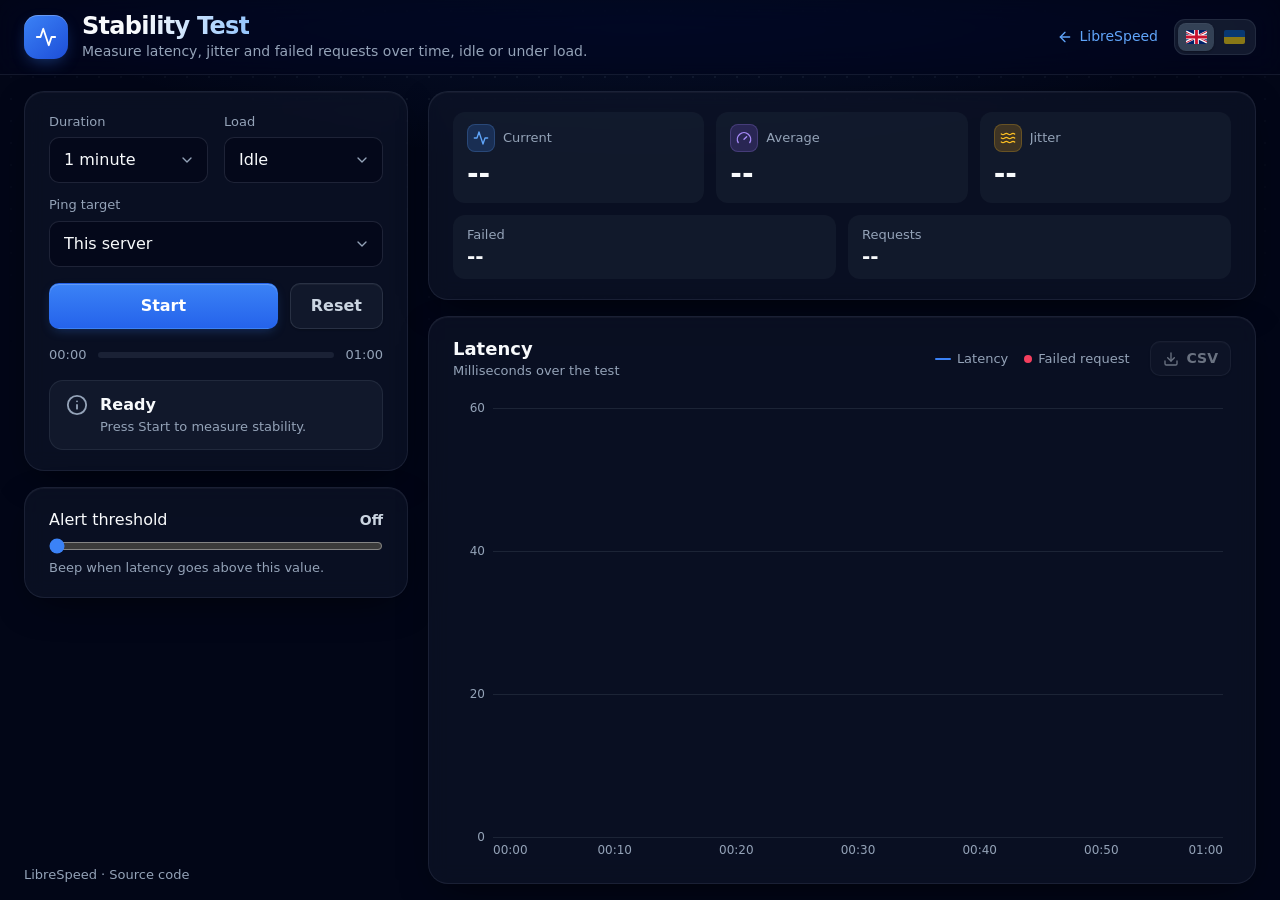
==== commit f36b8d90: "feat(ui): give the pages the modern look of Loka and the blog theme Bring the speed test, stability " ====
--- a/web/assets/stability/index.html
+++ b/web/assets/stability/index.html
@@ -4,7 +4,7 @@
     <meta charset="UTF-8" />
     <meta name="viewport" content="width=device-width, initial-scale=1" />
     <meta name="description" content="Measure latency, jitter and failed requests over time, idle or under load." />
-    <meta name="theme-color" content="#0f172a" />
+    <meta name="theme-color" content="#020617" />
     <link rel="icon" href="../images/favicon.svg" />
     <title data-i18n="stab.title">LibreSpeed - Stability Test</title>
     <script type="text/javascript" src="../javascript/i18n.js"></script>
@@ -12,23 +12,39 @@
     <style>
       :root {
         color-scheme: dark;
-        --bg-start: #0f172a;
-        --bg-mid: #1e293b;
-        --surface: #1e293b;
-        --raised: rgba(51, 65, 85, 0.5);
-        --raised-hover: #334155;
-        --inset: #0f172a;
-        --border: #334155;
-        --text: #e2e8f0;
-        --text-strong: #ffffff;
+        --bg: #020617;
+        --glow: rgba(59, 130, 246, 0.18);
+        --dots: rgba(148, 163, 184, 0.1);
+        /* see-through cards over the glow; menus, tooltips and dialogs stay solid */
+        --surface: rgba(15, 23, 42, 0.6);
+        --solid: #0f172a;
+        --header: rgba(2, 6, 23, 0.65);
+        --raised: rgba(30, 41, 59, 0.4);
+        --raised-hover: rgba(51, 65, 85, 0.5);
+        --inset: rgba(2, 6, 23, 0.6);
+        --border: rgba(148, 163, 184, 0.12);
+        --border-strong: rgba(148, 163, 184, 0.22);
+        --field-border: rgba(148, 163, 184, 0.18);
+        --field-hover: rgba(148, 163, 184, 0.32);
+        --segment: rgba(30, 41, 59, 0.6);
+        --segment-on: #334155;
+        /* thin light line along the top edge of cards and buttons */
+        --highlight: inset 0 1px 0 rgba(255, 255, 255, 0.04);
+        --shadow: 0 12px 40px -16px rgba(0, 0, 0, 0.8);
+        --ring: rgba(96, 165, 250, 0.35);
+        --ease-out: cubic-bezier(0.2, 0.7, 0.2, 1);
+        --text: #cbd5e1;
+        --text-strong: #f8fafc;
         --text-soft: #cbd5e1;
         --text-muted: #94a3b8;
         --accent: #2563eb;
-        --accent-hover: #1d4ed8;
+        --accent-top: #3b82f6;
+        --accent-glow: rgba(59, 130, 246, 0.4);
         --link: #60a5fa;
         --link-hover: #93c5fd;
         --stop: #e11d48;
-        --stop-hover: #be123c;
+        --stop-top: #f43f5e;
+        --stop-glow: rgba(244, 63, 94, 0.4);
         --ok: #34d399;
         --warn: #fbbf24;
         --bad: #fb7185;
@@ -48,23 +64,55 @@
         padding: 0;
       }
 
+      * {
+        scrollbar-width: thin;
+        scrollbar-color: var(--border-strong) transparent;
+      }
+
+      ::selection {
+        background-color: rgba(96, 165, 250, 0.25);
+      }
+
+      /* Inter is used only when it's installed on the visitor's computer */
       body {
-        font-family: ui-sans-serif, system-ui, sans-serif, "Apple Color Emoji", "Segoe UI Emoji", "Segoe UI Symbol",
-          "Noto Color Emoji";
+        font-family: "Inter var", Inter, ui-sans-serif, system-ui, sans-serif, "Apple Color Emoji", "Segoe UI Emoji",
+          "Segoe UI Symbol", "Noto Color Emoji";
+        font-feature-settings: "cv11", "ss01";
+        -webkit-font-smoothing: antialiased;
+        -moz-osx-font-smoothing: grayscale;
         min-height: 100vh;
-        background: linear-gradient(to bottom right, var(--bg-start), var(--bg-mid), var(--bg-start)) fixed;
+        background:
+          radial-gradient(70rem 32rem at 50% -12rem, var(--glow), transparent 70%) no-repeat,
+          var(--bg);
         color: var(--text);
         line-height: 1.5;
       }
 
+      /* a faint dot grid that fades out down the page */
+      body::before {
+        content: "";
+        position: fixed;
+        inset: 0;
+        z-index: -1;
+        pointer-events: none;
+        background: radial-gradient(var(--dots) 1px, transparent 1px) 0 0 / 22px 22px;
+        -webkit-mask-image: radial-gradient(ellipse 80% 50% at 50% 0, #000, transparent);
+        mask-image: radial-gradient(ellipse 80% 50% at 50% 0, #000, transparent);
+      }
+
       a {
         color: var(--link);
-        text-decoration: none;
-        transition: color 0.15s ease;
+        text-decoration: underline;
+        text-decoration-color: transparent;
+        text-underline-offset: 3px;
+        transition:
+          color 0.15s ease,
+          text-decoration-color 0.15s ease;
       }
 
       a:hover {
         color: var(--link-hover);
+        text-decoration-color: currentColor;
       }
 
       :focus-visible {
@@ -81,7 +129,8 @@
       .page {
         max-width: 48rem;
         margin: 0 auto;
-        padding: 1rem 1rem 1.5rem;
+        --gutter: 1rem;
+        padding: 1rem var(--gutter) 1.5rem;
         display: flex;
         flex-direction: column;
         gap: 1rem;
@@ -115,12 +164,22 @@
         order: 6;
       }
 
+      /* sticky and see-through; it reaches the page edges past the page padding */
       .topbar {
+        position: sticky;
+        top: 0;
+        z-index: 10;
         display: flex;
         flex-wrap: wrap;
         align-items: center;
         justify-content: space-between;
         gap: 0.75rem 1rem;
+        margin: -1rem calc(-1 * var(--gutter)) 0;
+        padding: 0.75rem var(--gutter);
+        background-color: var(--header);
+        border-bottom: 1px solid var(--border);
+        -webkit-backdrop-filter: saturate(180%) blur(14px);
+        backdrop-filter: saturate(180%) blur(14px);
       }
 
       .brand {
@@ -134,25 +193,33 @@
         display: flex;
         align-items: center;
         justify-content: center;
-        width: 3rem;
-        height: 3rem;
+        width: 2.75rem;
+        height: 2.75rem;
         flex-shrink: 0;
-        background-color: var(--accent);
+        background: linear-gradient(140deg, var(--accent-top), #1d4ed8);
         border-radius: 0.875rem;
-        box-shadow: 0 25px 50px -12px rgba(0, 0, 0, 0.25);
+        box-shadow:
+          0 6px 16px -4px var(--accent-glow),
+          inset 0 1px 0 rgba(255, 255, 255, 0.25);
       }
 
       .icon-box svg {
-        width: 1.5rem;
-        height: 1.5rem;
+        width: 1.375rem;
+        height: 1.375rem;
         color: #fff;
       }
 
+      /* the title fades into the accent */
       h1 {
+        width: fit-content;
         font-size: 1.5rem;
-        font-weight: 700;
-        color: var(--text-strong);
+        font-weight: 750;
+        letter-spacing: -0.03em;
         line-height: 1.2;
+        background: linear-gradient(100deg, var(--text-strong) 35%, #93c5fd);
+        -webkit-background-clip: text;
+        background-clip: text;
+        color: transparent;
       }
 
       .subtitle {
@@ -162,6 +229,7 @@
 
       .back {
         display: inline-flex;
+        text-decoration: none;
         align-items: center;
         gap: 0.375rem;
         font-size: 0.875rem;
@@ -182,11 +250,11 @@
 
       .lang-switch {
         display: inline-flex;
-        gap: 0.25rem;
-        padding: 0.25rem;
-        background-color: var(--inset);
+        gap: 0.125rem;
+        padding: 0.1875rem;
+        background-color: var(--segment);
         border: 1px solid var(--border);
-        border-radius: 0.75rem;
+        border-radius: 0.6875rem;
       }
 
       .lang-switch button {
@@ -210,8 +278,12 @@
       }
 
       .lang-switch button[aria-pressed="true"] {
-        background-color: var(--raised-hover);
+        background-color: var(--segment-on);
+        box-shadow:
+          0 1px 2px rgba(0, 0, 0, 0.3),
+          var(--highlight);
         opacity: 1;
+        cursor: default;
       }
 
       .lang-switch svg {
@@ -224,9 +296,14 @@
       .card {
         background-color: var(--surface);
         border-radius: 1.25rem;
-        box-shadow: 0 25px 50px -12px rgba(0, 0, 0, 0.25);
+        box-shadow:
+          var(--highlight),
+          var(--shadow);
         padding: 1.25rem 1.5rem;
         border: 1px solid var(--border);
+        -webkit-backdrop-filter: blur(10px);
+        backdrop-filter: blur(10px);
+        transition: border-color 0.2s ease;
       }
 
       .card-head {
@@ -280,16 +357,24 @@
         background: var(--inset)
           url("data:image/svg+xml,%3Csvg xmlns='http://www.w3.org/2000/svg' viewBox='0 0 24 24' fill='none' stroke='%2394a3b8' stroke-width='2' stroke-linecap='round' stroke-linejoin='round'%3E%3Cpath d='m6 9 6 6 6-6'/%3E%3C/svg%3E")
           no-repeat right 0.75rem center / 1rem;
-        border: 1px solid var(--border);
-        border-radius: 0.75rem;
+        border: 1px solid var(--field-border);
+        border-radius: 0.625rem;
         padding: 0.625rem 2.25rem 0.625rem 0.875rem;
         cursor: pointer;
         text-overflow: ellipsis;
-        transition: border-color 0.15s ease;
+        transition:
+          border-color 0.15s ease,
+          box-shadow 0.15s ease;
       }
 
       select:hover:not(:disabled) {
-        border-color: #475569;
+        border-color: var(--field-hover);
+      }
+
+      select:focus-visible {
+        outline: none;
+        border-color: var(--accent);
+        box-shadow: 0 0 0 3px var(--ring);
       }
 
       select:disabled {
@@ -327,16 +412,18 @@
         }
 
         select:open {
-          border-color: #475569;
+          border-color: var(--field-hover);
         }
 
         ::picker(select) {
           margin-top: 0.375rem;
           padding: 0.375rem;
-          background-color: var(--surface);
-          border: 1px solid var(--border);
+          background-color: var(--solid);
+          border: 1px solid var(--border-strong);
           border-radius: 0.75rem;
-          box-shadow: 0 10px 15px -3px rgba(0, 0, 0, 0.3);
+          box-shadow:
+            0 16px 40px -12px rgba(0, 0, 0, 0.8),
+            var(--highlight);
           color: var(--text);
         }
 
@@ -376,14 +463,18 @@
         gap: 0.5rem;
         font: inherit;
         font-weight: 600;
-        border-radius: 0.75rem;
+        border-radius: 0.625rem;
         border: 1px solid transparent;
         padding: 0.625rem 1.25rem;
         cursor: pointer;
         white-space: nowrap;
+        text-decoration: none;
         transition:
           background-color 0.15s ease,
           border-color 0.15s ease,
+          box-shadow 0.15s ease,
+          filter 0.15s ease,
+          transform 0.05s ease,
           opacity 0.15s ease;
       }
 
@@ -399,26 +490,37 @@
 
       .btn-primary {
         flex: 1;
-        background-color: var(--accent);
+        background: linear-gradient(180deg, var(--accent-top), var(--accent));
         color: #fff;
+        box-shadow:
+          0 1px 2px rgba(15, 23, 42, 0.15),
+          0 4px 12px -4px var(--accent-glow),
+          inset 0 1px 0 rgba(255, 255, 255, 0.2);
       }
 
       .btn-primary:hover:not(:disabled) {
-        background-color: var(--accent-hover);
+        filter: brightness(1.08);
+      }
+
+      .btn:active:not(:disabled) {
+        transform: translateY(1px);
       }
 
       .btn-primary.running {
-        background-color: var(--stop);
-      }
-
-      .btn-primary.running:hover {
-        background-color: var(--stop-hover);
+        background: linear-gradient(180deg, var(--stop-top), var(--stop));
+        box-shadow:
+          0 1px 2px rgba(15, 23, 42, 0.15),
+          0 4px 12px -4px var(--stop-glow),
+          inset 0 1px 0 rgba(255, 255, 255, 0.2);
       }
 
       .btn-secondary {
         background-color: var(--raised);
-        border-color: var(--border);
+        border-color: var(--field-border);
         color: var(--text);
+        box-shadow:
+          0 1px 2px rgba(0, 0, 0, 0.2),
+          var(--highlight);
       }
 
       .btn-secondary:hover:not(:disabled) {
@@ -448,7 +550,7 @@
       .progress-track {
         flex: 1;
         height: 0.375rem;
-        background-color: var(--inset);
+        background-color: var(--border);
         border-radius: 9999px;
         overflow: hidden;
       }
@@ -480,7 +582,7 @@
         align-items: flex-start;
         gap: 0.75rem;
         padding: 0.75rem 1rem;
-        border-radius: 0.75rem;
+        border-radius: 0.875rem;
         border: 1px solid;
       }
 
@@ -595,6 +697,11 @@
         flex-shrink: 0;
       }
 
+      /* a thin ring in the icon's own color */
+      .stat-icon {
+        box-shadow: inset 0 0 0 1px color-mix(in srgb, currentColor 22%, transparent);
+      }
+
       .stat-icon svg {
         width: 1rem;
         height: 1rem;
@@ -661,6 +768,7 @@
 
       .phase-table {
         width: 100%;
+        table-layout: fixed;
         border-collapse: separate;
         border-spacing: 0;
         font-size: 0.875rem;
@@ -855,9 +963,9 @@
       .tooltip {
         position: absolute;
         pointer-events: none;
-        background-color: var(--inset);
-        border: 1px solid var(--border);
-        border-radius: 0.5rem;
+        background-color: var(--solid);
+        border: 1px solid var(--border-strong);
+        border-radius: 0.625rem;
         padding: 0.375rem 0.625rem;
         font-size: 0.8125rem;
         color: var(--text-muted);
@@ -913,27 +1021,52 @@
         color: var(--text-muted);
       }
 
+      .footer a {
+        color: var(--text-muted);
+      }
+
+      .footer a:hover {
+        color: var(--text-strong);
+      }
+
+      .card:hover {
+        border-color: var(--border-strong);
+      }
+
       @keyframes fade-in {
         from {
           opacity: 0;
-          transform: translateY(10px);
-        }
-        to {
-          opacity: 1;
-          transform: translateY(0);
-        }
-      }
-
+          transform: translateY(8px);
+        }
+      }
+
+      /* cards fade in one after another */
       .animate-fade-in {
-        animation: fade-in 0.5s ease-out;
+        animation: fade-in 0.5s var(--ease-out) both;
+      }
+
+      .results.animate-fade-in {
+        animation-delay: 0.05s;
+      }
+
+      .load-card.animate-fade-in {
+        animation-delay: 0.1s;
+      }
+
+      .chart-card.animate-fade-in {
+        animation-delay: 0.15s;
+      }
+
+      .options.animate-fade-in {
+        animation-delay: 0.2s;
       }
 
       @media (prefers-reduced-motion: reduce) {
-        .animate-fade-in {
-          animation: none;
-        }
-        .progress-bar {
-          transition: none;
+        *,
+        *::before,
+        *::after {
+          animation: none !important;
+          transition: none !important;
         }
       }
 
@@ -943,7 +1076,8 @@
           max-width: 80rem;
           min-height: 100vh;
           min-height: 100dvh;
-          padding: 1rem 1.5rem;
+          --gutter: 1.5rem;
+          padding: 1rem var(--gutter);
           display: grid;
           grid-template-columns: 24rem minmax(0, 1fr);
           grid-template-rows: auto 1fr;
@@ -988,8 +1122,14 @@
       }
 
       @media screen and (max-width: 640px) {
+        .topbar {
+          position: static;
+        }
+        /* the blur costs phones work on every chart redraw and barely shows there */
         .card {
           padding: 1rem 1.125rem;
+          -webkit-backdrop-filter: none;
+          backdrop-filter: none;
         }
         .stats {
           gap: 0.625rem;
@@ -1032,8 +1172,7 @@
       /* narrow phones: the back link and language switch get their own line and the main stats become rows, like the info rows on the IP page */
       @media screen and (max-width: 400px) {
         .page {
-          padding-left: 0.75rem;
-          padding-right: 0.75rem;
+          --gutter: 0.75rem;
         }
         .topbar-actions {
           order: -1;
@@ -1041,13 +1180,13 @@
           justify-content: space-between;
         }
         .icon-box {
-          width: 2.5rem;
-          height: 2.5rem;
+          width: 2.25rem;
+          height: 2.25rem;
           border-radius: 0.75rem;
         }
         .icon-box svg {
-          width: 1.25rem;
-          height: 1.25rem;
+          width: 1.125rem;
+          height: 1.125rem;
         }
         h1 {
           font-size: 1.25rem;
@@ -1396,9 +1535,8 @@
       var CHART_COLORS = {
         failed: "#f43f5e",
         reference: "#94a3b8",
-        grid: "#334155",
-        text: "#94a3b8",
-        surface: "#1e293b"
+        grid: "rgba(148, 163, 184, 0.14)",
+        text: "#94a3b8"
       };
       // latency line per phase of a load test, with download and upload in the main page's colours;
       // a test without load draws it all in the download blue
@@ -1696,7 +1834,7 @@
             playBeep();
           }
 
-          if (data.testState >= 4) {
+          if (running && data.testState >= 4) {
             stopTest();
           }
           dirty = true;
@@ -1919,6 +2057,31 @@
         return (v < 0 ? "−" : "+") + I18N.num(a, a < 10 ? 1 : 0);
       }
 
+      // How much the load adds to the idle latency. A few slow pings pull the average up but don't move the middle
+      // ping, so the middle ping (p50) shows the typical change. The p95 shows how much slower the slowest pings get.
+      // The worker gives both only from 20 pings in a phase, which a slow link may never reach, so until then this
+      // compares the averages
+      function loadSummary(ph) {
+        var withPct = function (p) {
+          return p.p50 >= 0 && p.p95 >= 0;
+        };
+        var upload = received(ph[2]);
+        var pct = withPct(ph[0]) && withPct(ph[1]);
+        // while the test runs, leave the upload out until it has 20 pings, or the download's numbers would switch back
+        // to averages for the upload's first seconds
+        if (upload && pct && !withPct(ph[2]) && running) upload = false;
+        if (upload) pct = pct && withPct(ph[2]);
+        var key = upload ? "stab.loadSummary" : "stab.loadSummary.download";
+        var mid = pct ? "p50" : "avg";
+        var deltas = { dl: fmtDelta(ph[1][mid] - ph[0][mid]) };
+        if (upload) deltas.ul = fmtDelta(ph[2][mid] - ph[0][mid]);
+        var text = I18N.t(key, deltas);
+        if (!pct) return text;
+        var slow = { dl95: fmtDelta(ph[1].p95 - ph[0].p95) };
+        if (upload) slow.ul95 = fmtDelta(ph[2].p95 - ph[0].p95);
+        return text + " " + I18N.t(key + ".p95", slow);
+      }
+
       // verdict box style for each rating; the title always names the rating, so it never relies on color alone
       var VERDICT_STYLES = { great: "ok", good: "ok", poor: "warn", bad: "bad" };
 
@@ -1955,10 +2118,7 @@
         } else {
           title = I18N.t("stab.rating." + r.cls);
           if (loadTest && received(ph[0]) && received(ph[1])) {
-            // how much the load adds to the idle latency
-            var deltas = { dl: fmtDelta(ph[1].avg - ph[0].avg) };
-            if (received(ph[2])) deltas.ul = fmtDelta(ph[2].avg - ph[0].avg);
-            text = I18N.t(deltas.ul ? "stab.loadSummary" : "stab.loadSummary.download", deltas);
+            text = loadSummary(ph);
           } else {
             text = I18N.t("stab.summary", { avg: fmt(d.avgPing), jitter: fmt(d.jitter), loss: I18N.num(d.packetLoss, 1) });
           }
@@ -2331,15 +2491,19 @@
         tooltip.style.top = Math.max(ny, tooltip.offsetHeight + 12) + "px";
       }
 
-      // 8px marker with a surface-colored ring so it stays readable on top of the line
+      // 6px dot in a 2px ring cut out of the chart, so it stays readable on top of the line
+      // and the ring shows the card behind the canvas, whatever color it has there
       function drawMarker(ctx, x, y, color) {
+        ctx.save();
+        ctx.globalCompositeOperation = "destination-out";
         ctx.beginPath();
-        ctx.arc(x, y, 4, 0, Math.PI * 2);
+        ctx.arc(x, y, 5, 0, Math.PI * 2);
+        ctx.fill();
+        ctx.restore();
+        ctx.beginPath();
+        ctx.arc(x, y, 3, 0, Math.PI * 2);
         ctx.fillStyle = color;
         ctx.fill();
-        ctx.strokeStyle = CHART_COLORS.surface;
-        ctx.lineWidth = 2;
-        ctx.stroke();
       }
 
       function getYSteps(yMax) {
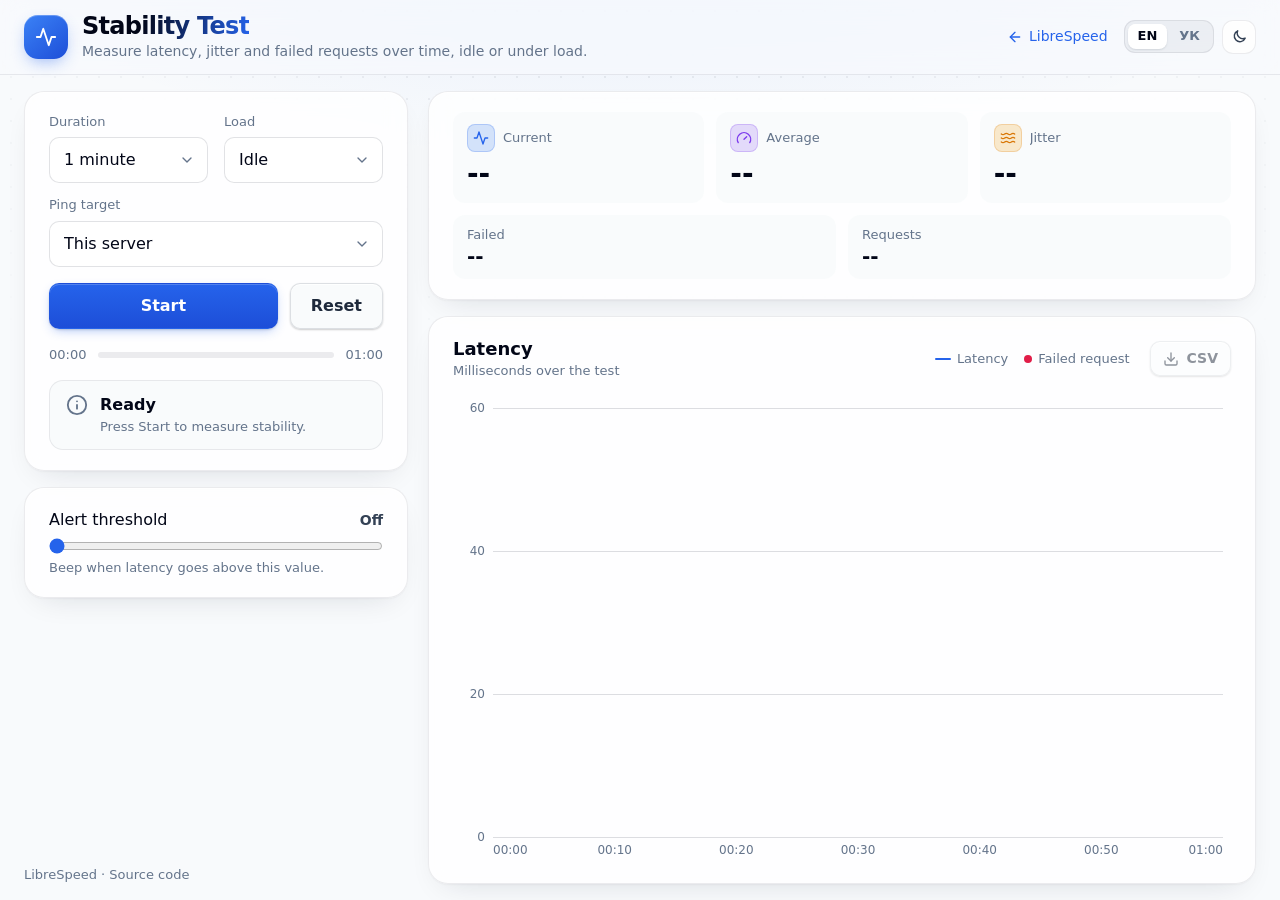
==== commit 51244d5f: "feat(ui): add light and dark themes Share the palettes across Speedtest, Stability, and Statistics. " ====
--- a/web/assets/stability/index.html
+++ b/web/assets/stability/index.html
@@ -4,58 +4,16 @@
     <meta charset="UTF-8" />
     <meta name="viewport" content="width=device-width, initial-scale=1" />
     <meta name="description" content="Measure latency, jitter and failed requests over time, idle or under load." />
-    <meta name="theme-color" content="#020617" />
+    <meta name="color-scheme" content="light dark" />
+    <meta name="theme-color" content="#f8fafc" data-theme-color="light" media="(prefers-color-scheme: light)" />
+    <meta name="theme-color" content="#020617" data-theme-color="dark" media="(prefers-color-scheme: dark)" />
+    <script src="../javascript/theme.js"></script>
     <link rel="icon" href="../images/favicon.svg" />
     <title data-i18n="stab.title">LibreSpeed - Stability Test</title>
     <script type="text/javascript" src="../javascript/i18n.js"></script>
     <script type="text/javascript" src="../javascript/version.js" defer></script>
+    <link rel="stylesheet" href="../theme.css" />
     <style>
-      :root {
-        color-scheme: dark;
-        --bg: #020617;
-        --glow: rgba(59, 130, 246, 0.18);
-        --dots: rgba(148, 163, 184, 0.1);
-        /* see-through cards over the glow; menus, tooltips and dialogs stay solid */
-        --surface: rgba(15, 23, 42, 0.6);
-        --solid: #0f172a;
-        --header: rgba(2, 6, 23, 0.65);
-        --raised: rgba(30, 41, 59, 0.4);
-        --raised-hover: rgba(51, 65, 85, 0.5);
-        --inset: rgba(2, 6, 23, 0.6);
-        --border: rgba(148, 163, 184, 0.12);
-        --border-strong: rgba(148, 163, 184, 0.22);
-        --field-border: rgba(148, 163, 184, 0.18);
-        --field-hover: rgba(148, 163, 184, 0.32);
-        --segment: rgba(30, 41, 59, 0.6);
-        --segment-on: #334155;
-        /* thin light line along the top edge of cards and buttons */
-        --highlight: inset 0 1px 0 rgba(255, 255, 255, 0.04);
-        --shadow: 0 12px 40px -16px rgba(0, 0, 0, 0.8);
-        --ring: rgba(96, 165, 250, 0.35);
-        --ease-out: cubic-bezier(0.2, 0.7, 0.2, 1);
-        --text: #cbd5e1;
-        --text-strong: #f8fafc;
-        --text-soft: #cbd5e1;
-        --text-muted: #94a3b8;
-        --accent: #2563eb;
-        --accent-top: #3b82f6;
-        --accent-glow: rgba(59, 130, 246, 0.4);
-        --link: #60a5fa;
-        --link-hover: #93c5fd;
-        --stop: #e11d48;
-        --stop-top: #f43f5e;
-        --stop-glow: rgba(244, 63, 94, 0.4);
-        --ok: #34d399;
-        --warn: #fbbf24;
-        --bad: #fb7185;
-        --series: #3b82f6;
-        --failed: #f43f5e;
-        /* load test phases, download and upload as on the main page */
-        --idle: #cbd5e1;
-        --download: #3b82f6;
-        --upload: #f59e0b;
-      }
-
       *,
       *::before,
       *::after {
@@ -70,7 +28,7 @@
       }
 
       ::selection {
-        background-color: rgba(96, 165, 250, 0.25);
+        background-color: var(--selection);
       }
 
       /* Inter is used only when it's installed on the visitor's computer */
@@ -196,7 +154,7 @@
         width: 2.75rem;
         height: 2.75rem;
         flex-shrink: 0;
-        background: linear-gradient(140deg, var(--accent-top), #1d4ed8);
+        background: linear-gradient(140deg, var(--accent-top), var(--accent-end));
         border-radius: 0.875rem;
         box-shadow:
           0 6px 16px -4px var(--accent-glow),
@@ -216,7 +174,7 @@
         font-weight: 750;
         letter-spacing: -0.03em;
         line-height: 1.2;
-        background: linear-gradient(100deg, var(--text-strong) 35%, #93c5fd);
+        background: linear-gradient(100deg, var(--text-strong) 35%, var(--title-end));
         -webkit-background-clip: text;
         background-clip: text;
         color: transparent;
@@ -240,57 +198,6 @@
       .back svg {
         width: 1rem;
         height: 1rem;
-      }
-
-      .topbar-actions {
-        display: flex;
-        align-items: center;
-        gap: 1rem;
-      }
-
-      .lang-switch {
-        display: inline-flex;
-        gap: 0.125rem;
-        padding: 0.1875rem;
-        background-color: var(--segment);
-        border: 1px solid var(--border);
-        border-radius: 0.6875rem;
-      }
-
-      .lang-switch button {
-        display: flex;
-        align-items: center;
-        justify-content: center;
-        width: 2.25rem;
-        height: 1.75rem;
-        border: 0;
-        border-radius: 0.5rem;
-        background: none;
-        cursor: pointer;
-        opacity: 0.5;
-        transition:
-          background-color 0.15s ease,
-          opacity 0.15s ease;
-      }
-
-      .lang-switch button:hover {
-        opacity: 0.85;
-      }
-
-      .lang-switch button[aria-pressed="true"] {
-        background-color: var(--segment-on);
-        box-shadow:
-          0 1px 2px rgba(0, 0, 0, 0.3),
-          var(--highlight);
-        opacity: 1;
-        cursor: default;
-      }
-
-      .lang-switch svg {
-        display: block;
-        width: 1.3125rem;
-        height: 0.875rem;
-        border-radius: 2px;
       }
 
       .card {
@@ -355,7 +262,7 @@
         font: inherit;
         color: var(--text-strong);
         background: var(--inset)
-          url("data:image/svg+xml,%3Csvg xmlns='http://www.w3.org/2000/svg' viewBox='0 0 24 24' fill='none' stroke='%2394a3b8' stroke-width='2' stroke-linecap='round' stroke-linejoin='round'%3E%3Cpath d='m6 9 6 6 6-6'/%3E%3C/svg%3E")
+          var(--select-chevron)
           no-repeat right 0.75rem center / 1rem;
         border: 1px solid var(--field-border);
         border-radius: 0.625rem;
@@ -422,7 +329,7 @@
           border: 1px solid var(--border-strong);
           border-radius: 0.75rem;
           box-shadow:
-            0 16px 40px -12px rgba(0, 0, 0, 0.8),
+            var(--menu-shadow),
             var(--highlight);
           color: var(--text);
         }
@@ -490,7 +397,7 @@
 
       .btn-primary {
         flex: 1;
-        background: linear-gradient(180deg, var(--accent-top), var(--accent));
+        background: var(--primary);
         color: #fff;
         box-shadow:
           0 1px 2px rgba(15, 23, 42, 0.15),
@@ -558,7 +465,7 @@
       .progress-bar {
         height: 100%;
         width: 0;
-        background-color: var(--series);
+        background-color: var(--download);
         border-radius: 9999px;
         transition: width 0.2s linear;
       }
@@ -709,17 +616,17 @@
 
       .stat-icon.blue {
         background-color: rgba(59, 130, 246, 0.2);
-        color: #60a5fa;
+        color: var(--link);
       }
 
       .stat-icon.purple {
         background-color: rgba(139, 92, 246, 0.2);
-        color: #a78bfa;
+        color: var(--purple);
       }
 
       .stat-icon.amber {
         background-color: rgba(245, 158, 11, 0.2);
-        color: #fbbf24;
+        color: var(--amber);
       }
 
       .stat-label {
@@ -890,7 +797,7 @@
         width: 1rem;
         height: 2px;
         border-radius: 1px;
-        background-color: var(--series);
+        background-color: var(--download);
       }
 
       .swatch.dot {
@@ -953,11 +860,11 @@
       }
 
       .phase-label.download {
-        color: #60a5fa;
+        color: var(--link);
       }
 
       .phase-label.upload {
-        color: #fbbf24;
+        color: var(--warn);
       }
 
       .tooltip {
@@ -1011,7 +918,7 @@
       input[type="range"] {
         display: block;
         width: 100%;
-        accent-color: var(--series);
+        accent-color: var(--download);
         cursor: pointer;
       }
 
@@ -1169,7 +1076,7 @@
         }
       }
 
-      /* narrow phones: the back link and language switch get their own line and the main stats become rows, like the info rows on the IP page */
+      /* On narrow phones, put the header controls on their own row and stack the main stats. */
       @media screen and (max-width: 400px) {
         .page {
           --gutter: 0.75rem;
@@ -1240,21 +1147,18 @@
           </svg>
           LibreSpeed
         </a>
-          <div class="lang-switch" role="group" aria-label="Language" data-i18n-attr="aria-label:lang.label">
-            <button type="button" data-lang="en" lang="en" aria-pressed="true" aria-label="English" title="English">
-              <svg xmlns="http://www.w3.org/2000/svg" viewBox="0 0 60 30" preserveAspectRatio="xMidYMid slice" aria-hidden="true">
-                <clipPath id="flag-gb-clip"><path d="M30,15 h30 v15 z v15 h-30 z h-30 v-15 z v-15 h30 z"></path></clipPath>
-                <path d="M0,0 v30 h60 v-30 z" fill="#012169"></path>
-                <path d="M0,0 L60,30 M60,0 L0,30" stroke="#fff" stroke-width="6"></path>
-                <path d="M0,0 L60,30 M60,0 L0,30" clip-path="url(#flag-gb-clip)" stroke="#C8102E" stroke-width="4"></path>
-                <path d="M30,0 v30 M0,15 h60" stroke="#fff" stroke-width="10"></path>
-                <path d="M30,0 v30 M0,15 h60" stroke="#C8102E" stroke-width="6"></path>
+          <div class="header-preferences">
+            <div class="lang-switch" role="group" aria-label="Language" data-i18n-attr="aria-label:lang.label">
+              <button type="button" data-lang="en" lang="en" aria-pressed="true" aria-label="English" title="English">EN</button>
+              <button type="button" data-lang="uk" lang="uk" aria-pressed="false" aria-label="Українська" title="Українська">УК</button>
+            </div>
+            <button type="button" class="theme-toggle" hidden>
+              <svg class="sun" viewBox="0 0 24 24" aria-hidden="true">
+                <circle cx="12" cy="12" r="4"></circle>
+                <path d="M12 2v2m0 16v2M4.9 4.9l1.4 1.4m11.4 11.4 1.4 1.4M2 12h2m16 0h2M4.9 19.1l1.4-1.4M17.7 6.3l1.4-1.4"></path>
               </svg>
-            </button>
-            <button type="button" data-lang="uk" lang="uk" aria-pressed="false" aria-label="Українська" title="Українська">
-              <svg xmlns="http://www.w3.org/2000/svg" viewBox="0 0 3 2" aria-hidden="true">
-                <rect width="3" height="1" fill="#0057B7"></rect>
-                <rect y="1" width="3" height="1" fill="#FFD700"></rect>
+              <svg class="moon" viewBox="0 0 24 24" aria-hidden="true">
+                <path d="M20 14.5A8 8 0 0 1 9.5 4a8 8 0 1 0 10.5 10.5z"></path>
               </svg>
             </button>
           </div>
@@ -1531,33 +1435,37 @@
       var loadWarming = false; // the running transfer is warming up
       var loadSpeeds = []; // Mbps per phase, as reported by the load worker
 
-      // Chart colors, validated against the card surface for lightness, contrast and color-blind separation
-      var CHART_COLORS = {
-        failed: "#f43f5e",
-        reference: "#94a3b8",
-        grid: "rgba(148, 163, 184, 0.14)",
-        text: "#94a3b8"
-      };
-      // latency line per phase of a load test, with download and upload in the main page's colours;
-      // a test without load draws it all in the download blue
-      var SERIES_COLORS = {
-        idle: { line: "#cbd5e1", fill: "rgba(203, 213, 225, 0.18)", fillEnd: "rgba(203, 213, 225, 0)", band: "rgba(203, 213, 225, 0.06)" },
-        download: {
-          line: "#3b82f6",
-          fill: "rgba(59, 130, 246, 0.28)",
-          fillEnd: "rgba(59, 130, 246, 0)",
-          band: "rgba(59, 130, 246, 0.08)"
-        },
-        upload: {
-          line: "#f59e0b",
-          fill: "rgba(245, 158, 11, 0.26)",
-          fillEnd: "rgba(245, 158, 11, 0)",
-          band: "rgba(245, 158, 11, 0.08)"
-        }
-      };
+      var chartColors;
+
+      function updateChartColors() {
+        var style = getComputedStyle(document.documentElement);
+        var color = (name) => style.getPropertyValue(name).trim();
+        var series = (name, fill, band) => {
+          var rgb = color(name);
+          return {
+            line: `rgb(${rgb})`,
+            fill: `rgb(${rgb} / ${fill})`,
+            fillEnd: `rgb(${rgb} / 0)`,
+            band: `rgb(${rgb} / ${band})`,
+          };
+        };
+        chartColors = {
+          failed: color("--failed"),
+          grid: color("--chart-grid"),
+          text: color("--text-muted"),
+          warmup: color("--chart-warmup"),
+          series: {
+            idle: series("--idle-rgb", 0.18, 0.06),
+            download: series("--download-rgb", 0.28, 0.08),
+            upload: series("--upload-rgb", 0.26, 0.08),
+          },
+        };
+        warmupTile = null;
+        dirty = true;
+      }
 
       function seriesStyle(point) {
-        return SERIES_COLORS[loadTest ? PHASES[point.phase] : "download"];
+        return chartColors.series[loadTest ? PHASES[point.phase] : "download"];
       }
       var DEFAULT_CHART_SECONDS = 60; // the chart's span before a test
       var CHART_PADDING = { left: 40, right: 8, top: 16, bottom: 26 };
@@ -2217,7 +2125,7 @@
           warmupTile = document.createElement("canvas");
           warmupTile.width = warmupTile.height = 8;
           var g = warmupTile.getContext("2d");
-          g.strokeStyle = "rgba(148, 163, 184, 0.22)";
+          g.strokeStyle = chartColors.warmup;
           g.lineWidth = 1.5;
           g.beginPath();
           g.moveTo(-2, 2);
@@ -2288,11 +2196,11 @@
             // the running phase may label into the empty space ahead of it, so its name shows from the start
             var labelEnd = i < data.length ? bx1 : padL + plotW;
             if (labelEnd > bx0) {
-              var bandStyle = SERIES_COLORS[PHASES[data[runStart].phase]];
+              var bandStyle = chartColors.series[PHASES[data[runStart].phase]];
               ctx.fillStyle = bandStyle.band;
               ctx.fillRect(bx0, padT, bx1 - bx0, plotH);
               if (runStart > 0 && bandX >= padL) {
-                ctx.strokeStyle = CHART_COLORS.grid;
+                ctx.strokeStyle = chartColors.grid;
                 ctx.beginPath();
                 ctx.moveTo(Math.round(bandX) + 0.5, padT);
                 ctx.lineTo(Math.round(bandX) + 0.5, baseY);
@@ -2332,12 +2240,12 @@
         for (var s = 0; s < ySteps.length; s++) {
           if (ySteps[s] > yMax) continue;
           var y = Math.round(yFor(ySteps[s])) + 0.5;
-          ctx.strokeStyle = CHART_COLORS.grid;
+          ctx.strokeStyle = chartColors.grid;
           ctx.beginPath();
           ctx.moveTo(padL, y);
           ctx.lineTo(padL + plotW, y);
           ctx.stroke();
-          ctx.fillStyle = CHART_COLORS.text;
+          ctx.fillStyle = chartColors.text;
           ctx.fillText(String(ySteps[s]), padL - 8, y);
         }
 
@@ -2366,14 +2274,14 @@
           var threshY = Math.round(yFor(alertThresholdMs)) + 0.5;
           ctx.save();
           ctx.setLineDash([6, 4]);
-          ctx.strokeStyle = CHART_COLORS.reference;
+          ctx.strokeStyle = chartColors.text;
           ctx.lineWidth = 1.5;
           ctx.beginPath();
           ctx.moveTo(padL, threshY);
           ctx.lineTo(padL + plotW, threshY);
           ctx.stroke();
           ctx.restore();
-          ctx.fillStyle = CHART_COLORS.text;
+          ctx.fillStyle = chartColors.text;
           ctx.textAlign = "right";
           ctx.textBaseline = "bottom";
           ctx.fillText(alertThresholdMs + " " + I18N.t("unit.ms"), padL + plotW, threshY - 4);
@@ -2457,7 +2365,7 @@
 
         // failed request markers along the baseline
         for (var i = 0; i < visible.length; i++) {
-          if (visible[i].lost) drawMarker(ctx, xFor(visible[i].t), baseY - 6, CHART_COLORS.failed);
+          if (visible[i].lost) drawMarker(ctx, xFor(visible[i].t), baseY - 6, chartColors.failed);
         }
 
         // hover crosshair and tooltip on the nearest sample
@@ -2472,13 +2380,13 @@
         }
         var nx = xFor(nearest.t);
         var ny = nearest.lost ? baseY - 6 : yFor(nearest.ping);
-        ctx.strokeStyle = CHART_COLORS.reference;
+        ctx.strokeStyle = chartColors.text;
         ctx.lineWidth = 1;
         ctx.beginPath();
         ctx.moveTo(Math.round(nx) + 0.5, padT);
         ctx.lineTo(Math.round(nx) + 0.5, baseY);
         ctx.stroke();
-        drawMarker(ctx, nx, ny, nearest.lost ? CHART_COLORS.failed : seriesStyle(nearest).line);
+        drawMarker(ctx, nx, ny, nearest.lost ? chartColors.failed : seriesStyle(nearest).line);
 
         I("tooltipTime").textContent =
           fmtTime(nearest.t) +
@@ -2636,6 +2544,8 @@
       document.addEventListener("DOMContentLoaded", refreshSelects);
 
       // Init — load server list first (async), then initialize UI
+      updateChartColors();
+      window.addEventListener("speedtest-theme-change", updateChartColors);
       loadModeFromUrl();
       resetUI();
       frame();
--- a/web/assets/theme.css
+++ b/web/assets/theme.css
@@ -0,0 +1,179 @@
+:root {
+  color-scheme: light;
+  /* Set one variable to initial so var() uses its fallback. Leave the other empty. */
+  --light-palette: initial;
+  --dark-palette: ;
+  --bg: var(--light-palette, #f8fafc) var(--dark-palette, #020617);
+  --glow: var(--light-palette, #2563eb1f) var(--dark-palette, rgba(59, 130, 246, 0.18));
+  --dots: var(--light-palette, #0f172a14) var(--dark-palette, rgba(148, 163, 184, 0.1));
+  --surface: var(--light-palette, #ffffffcc) var(--dark-palette, rgba(15, 23, 42, 0.6));
+  --solid: var(--light-palette, #fff) var(--dark-palette, #0f172a);
+  --header: var(--light-palette, #f8fafcb3) var(--dark-palette, rgba(2, 6, 23, 0.65));
+  --raised: var(--light-palette, #f8fafccc) var(--dark-palette, rgba(30, 41, 59, 0.4));
+  --raised-hover: var(--light-palette, #f1f5f9) var(--dark-palette, rgba(51, 65, 85, 0.5));
+  --inset: var(--light-palette, #fff) var(--dark-palette, rgba(2, 6, 23, 0.6));
+  --border: var(--light-palette, #0f172a14) var(--dark-palette, rgba(148, 163, 184, 0.12));
+  --border-strong: var(--light-palette, #0f172a24) var(--dark-palette, rgba(148, 163, 184, 0.22));
+  --field-border: var(--light-palette, #0f172a1f) var(--dark-palette, rgba(148, 163, 184, 0.18));
+  --field-hover: var(--light-palette, #0f172a40) var(--dark-palette, rgba(148, 163, 184, 0.32));
+  --select-chevron:
+    var(--light-palette, url("data:image/svg+xml,%3Csvg xmlns='http://www.w3.org/2000/svg' viewBox='0 0 24 24' fill='none' stroke='%2364748b' stroke-width='2' stroke-linecap='round' stroke-linejoin='round'%3E%3Cpath d='m6 9 6 6 6-6'/%3E%3C/svg%3E"))
+    var(--dark-palette, url("data:image/svg+xml,%3Csvg xmlns='http://www.w3.org/2000/svg' viewBox='0 0 24 24' fill='none' stroke='%2394a3b8' stroke-width='2' stroke-linecap='round' stroke-linejoin='round'%3E%3Cpath d='m6 9 6 6 6-6'/%3E%3C/svg%3E"));
+  --segment: var(--light-palette, #0f172a0d) var(--dark-palette, rgba(30, 41, 59, 0.6));
+  --segment-on: var(--light-palette, #fff) var(--dark-palette, #334155);
+  --highlight:
+    var(--light-palette, inset 0 1px 0 #ffffffe6)
+    var(--dark-palette, inset 0 1px 0 rgba(255, 255, 255, 0.04));
+  --shadow:
+    var(--light-palette, 0 1px 2px #0f172a0a, 0 12px 32px -16px #0f172a29)
+    var(--dark-palette, 0 12px 40px -16px rgba(0, 0, 0, 0.8));
+  --menu-shadow:
+    var(--light-palette, 0 16px 40px -12px #0f172a29)
+    var(--dark-palette, 0 16px 40px -12px rgba(0, 0, 0, 0.8));
+  --dialog-shadow:
+    var(--light-palette, 0 2px 4px #0f172a0a, 0 32px 64px -24px #0f172a40)
+    var(--dark-palette, 0 32px 64px -16px #000);
+  --backdrop: var(--light-palette, #0f172a52) var(--dark-palette, rgba(2, 6, 23, 0.7));
+  --ring: var(--light-palette, #2563eb40) var(--dark-palette, rgba(96, 165, 250, 0.35));
+  --line: var(--light-palette, #0f172a14) var(--dark-palette, rgba(148, 163, 184, 0.1));
+  --text: var(--light-palette, #1e293b) var(--dark-palette, #cbd5e1);
+  --text-strong: var(--light-palette, #020617) var(--dark-palette, #f8fafc);
+  --text-soft: var(--light-palette, #334155) var(--dark-palette, #cbd5e1);
+  --text-muted: var(--light-palette, #64748b) var(--dark-palette, #94a3b8);
+  --text-subtle: #64748b;
+  --accent: #2563eb;
+  --accent-top: #3b82f6;
+  --accent-end: #1d4ed8;
+  --accent-glow: var(--light-palette, #2563eb73) var(--dark-palette, rgba(59, 130, 246, 0.4));
+  --primary:
+    var(--light-palette, linear-gradient(180deg, var(--accent), var(--accent-end)))
+    var(--dark-palette, linear-gradient(180deg, var(--accent-top), var(--accent)));
+  --link: var(--light-palette, #2563eb) var(--dark-palette, #60a5fa);
+  --link-hover: var(--light-palette, #1d4ed8) var(--dark-palette, #93c5fd);
+  --title-end: var(--light-palette, var(--link)) var(--dark-palette, var(--link-hover));
+  --selection: var(--light-palette, #2563eb2e) var(--dark-palette, rgba(96, 165, 250, 0.25));
+  --stop: var(--light-palette, #be123c) var(--dark-palette, #e11d48);
+  --stop-top: var(--light-palette, #e11d48) var(--dark-palette, #f43f5e);
+  --stop-glow: var(--light-palette, #e11d4840) var(--dark-palette, rgba(244, 63, 94, 0.4));
+  --ok: var(--light-palette, #047857) var(--dark-palette, #34d399);
+  --warn: var(--light-palette, #b45309) var(--dark-palette, #fbbf24);
+  --bad: var(--light-palette, #be123c) var(--dark-palette, #fb7185);
+  --green: var(--light-palette, #059669) var(--dark-palette, var(--ok));
+  --amber: var(--light-palette, #d97706) var(--dark-palette, var(--warn));
+  --purple: var(--light-palette, #7c3aed) var(--dark-palette, #a78bfa);
+  --failed: var(--light-palette, #e11d48) var(--dark-palette, #f43f5e);
+  --chart-grid: var(--light-palette, #0f172a24) var(--dark-palette, rgba(148, 163, 184, 0.14));
+  --chart-warmup: var(--light-palette, #0f172a38) var(--dark-palette, rgba(148, 163, 184, 0.22));
+
+  /* The chart lines, fills and legends share the same colors. */
+  --idle-rgb: var(--light-palette, 100 116 139) var(--dark-palette, 203 213 225);
+  --download-rgb: var(--light-palette, 37 99 235) var(--dark-palette, 59 130 246);
+  --upload-rgb: var(--light-palette, 180 83 9) var(--dark-palette, 245 158 11);
+  --idle: rgb(var(--idle-rgb));
+  --download: rgb(var(--download-rgb));
+  --upload: rgb(var(--upload-rgb));
+  --ease-out: cubic-bezier(0.2, 0.7, 0.2, 1);
+}
+
+:root[data-theme="dark"] {
+  color-scheme: dark;
+  --light-palette: ;
+  --dark-palette: initial;
+}
+
+@media (prefers-color-scheme: dark) {
+  :root:not([data-theme]) {
+    color-scheme: dark;
+    --light-palette: ;
+    --dark-palette: initial;
+  }
+}
+
+.topbar-actions,
+.header-preferences {
+  display: flex;
+  align-items: center;
+}
+
+.topbar-actions {
+  gap: 1rem;
+}
+
+.header-preferences {
+  flex: none;
+  gap: 0.5rem;
+}
+
+.lang-switch {
+  display: inline-flex;
+  gap: 0.125rem;
+  padding: 0.1875rem;
+  background-color: var(--segment);
+  border: 1px solid var(--border);
+  border-radius: 0.6875rem;
+  font-size: 0.8125rem;
+  font-weight: 600;
+  line-height: 1.6;
+}
+
+.lang-switch button {
+  padding: 0.125rem 0.625rem;
+  border: 0;
+  border-radius: 0.5rem;
+  background: none;
+  color: var(--text-muted);
+  font: inherit;
+  cursor: pointer;
+}
+
+.lang-switch button:hover {
+  color: var(--text-strong);
+}
+
+.lang-switch button[aria-pressed="true"] {
+  background-color: var(--segment-on);
+  color: var(--text-strong);
+  box-shadow: 0 1px 2px #0f172a1f, var(--highlight);
+  cursor: default;
+}
+
+.theme-toggle:not([hidden]) {
+  display: grid;
+  place-items: center;
+  width: 2.125rem;
+  height: 2.125rem;
+  padding: 0;
+  border: 1px solid var(--border);
+  border-radius: 0.6875rem;
+  background-color: var(--surface);
+  color: var(--text-soft);
+  box-shadow: var(--highlight);
+  cursor: pointer;
+}
+
+.theme-toggle:hover {
+  background-color: var(--raised-hover);
+  color: var(--text-strong);
+}
+
+.theme-toggle svg {
+  width: 1.0625rem;
+  height: 1.0625rem;
+  fill: none;
+  stroke: currentColor;
+  stroke-width: 2;
+  stroke-linecap: round;
+  stroke-linejoin: round;
+}
+
+.theme-toggle[data-next-theme="dark"] .sun,
+.theme-toggle[data-next-theme="light"] .moon {
+  display: none;
+}
+
+@media (max-width: 400px) {
+  .topbar-actions {
+    flex-wrap: wrap;
+    gap: 0.5rem;
+  }
+}
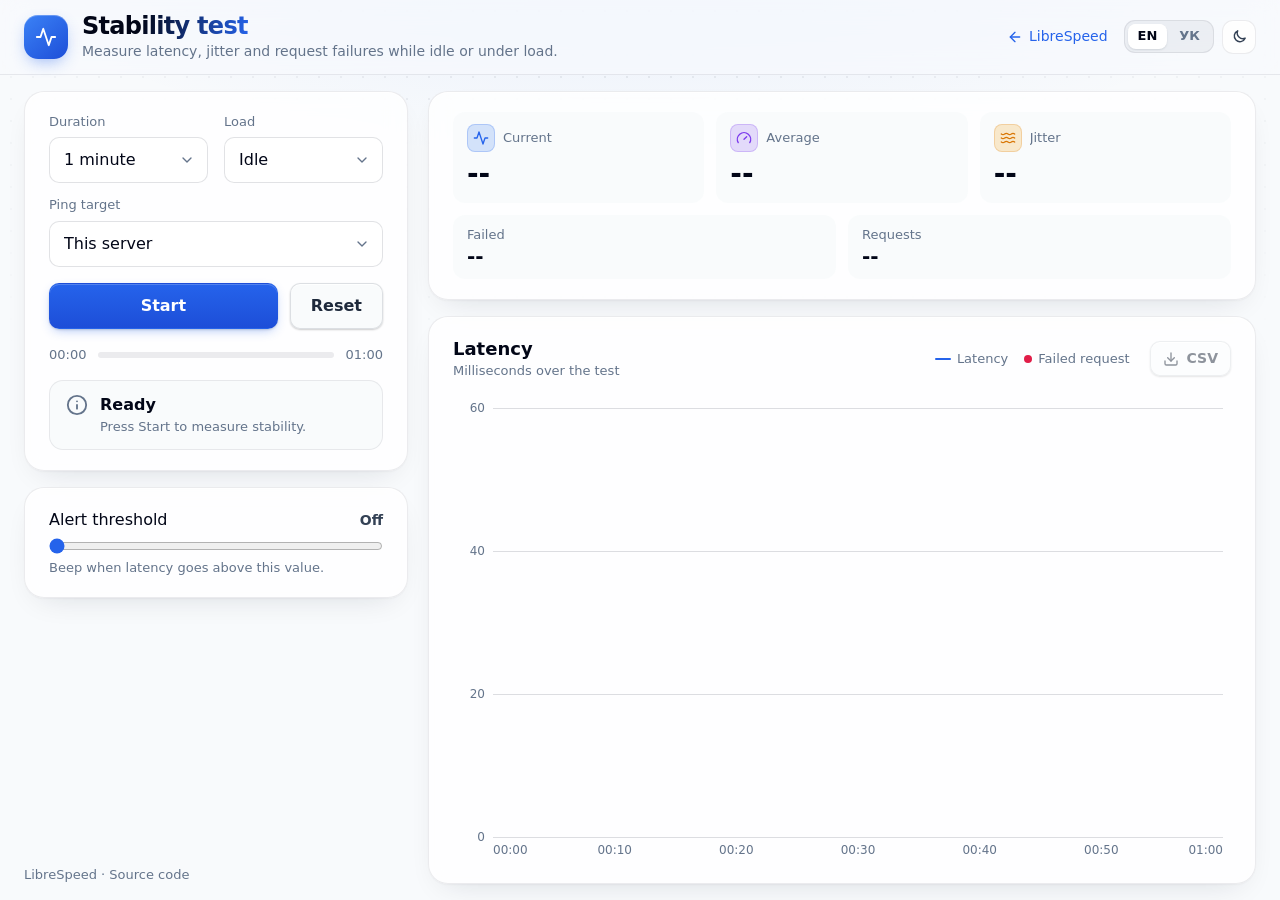
==== commit e5ff9d7f: "docs(ui): simplify English and Ukrainian interface copy Use plainer wording for test instructions, p" ====
--- a/web/assets/stability/index.html
+++ b/web/assets/stability/index.html
@@ -9,7 +9,7 @@
     <meta name="theme-color" content="#020617" data-theme-color="dark" media="(prefers-color-scheme: dark)" />
     <script src="../javascript/theme.js"></script>
     <link rel="icon" href="../images/favicon.svg" />
-    <title data-i18n="stab.title">LibreSpeed - Stability Test</title>
+    <title data-i18n="stab.title">LibreSpeed stability test</title>
     <script type="text/javascript" src="../javascript/i18n.js"></script>
     <script type="text/javascript" src="../javascript/version.js" defer></script>
     <link rel="stylesheet" href="../theme.css" />
@@ -1135,8 +1135,8 @@
             </svg>
           </div>
           <div>
-            <h1 data-i18n="stab.heading">Stability Test</h1>
-            <p class="subtitle" data-i18n="stab.subtitle">Measure latency, jitter and failed requests over time, idle or under load.</p>
+            <h1 data-i18n="stab.heading">Stability test</h1>
+            <p class="subtitle" data-i18n="stab.subtitle">Measure latency, jitter and request failures while idle or under load.</p>
           </div>
         </div>
         <div class="topbar-actions">
@@ -1244,7 +1244,7 @@
             </svg>
             <div>
               <p class="verdict-title" id="verdictTitle">Ready</p>
-              <p class="verdict-text" id="verdictText">Press Start to measure stability.</p>
+              <div class="verdict-text" id="verdictText">Press Start to measure stability.</div>
             </div>
           </div>
         </section>
@@ -1321,9 +1321,9 @@
           <div class="card-head">
             <div>
               <h2 class="card-title" data-i18n="stab.load.title">Latency under load</h2>
-              <p class="card-note" id="loadNote-all" data-i18n="stab.load.note">The first third of the test runs idle, the second while downloading, the last while uploading. Pings while a transfer warms up are left out.</p>
-              <p class="card-note" id="loadNote-download" data-i18n="stab.load.note.download" hidden>The whole test runs while downloading. Pings while it warms up are left out.</p>
-              <p class="card-note" id="loadNote-upload" data-i18n="stab.load.note.upload" hidden>The whole test runs while uploading. Pings while it warms up are left out.</p>
+              <p class="card-note" id="loadNote-all" data-i18n="stab.load.note">The test spends equal time idle, downloading and uploading, in that order. The statistics exclude warm-up pings.</p>
+              <p class="card-note" id="loadNote-download" data-i18n="stab.load.note.download" hidden>The test downloads the whole time. The statistics exclude warm-up pings.</p>
+              <p class="card-note" id="loadNote-upload" data-i18n="stab.load.note.upload" hidden>The test uploads the whole time. The statistics exclude warm-up pings.</p>
             </div>
           </div>
           <table class="phase-table">
@@ -1962,32 +1962,37 @@
 
       function fmtDelta(v) {
         var a = Math.abs(v);
-        return (v < 0 ? "−" : "+") + I18N.num(a, a < 10 ? 1 : 0);
-      }
-
-      // How much the load adds to the idle latency. A few slow pings pull the average up but don't move the middle
-      // ping, so the middle ping (p50) shows the typical change. The p95 shows how much slower the slowest pings get.
-      // The worker gives both only from 20 pings in a phase, which a slow link may never reach, so until then this
-      // compares the averages
+        return (v < 0 ? "-" : "+") + I18N.num(a, a < 10 ? 1 : 0);
+      }
+
       function loadSummary(ph) {
-        var withPct = function (p) {
-          return p.p50 >= 0 && p.p95 >= 0;
-        };
-        var upload = received(ph[2]);
-        var pct = withPct(ph[0]) && withPct(ph[1]);
-        // while the test runs, leave the upload out until it has 20 pings, or the download's numbers would switch back
-        // to averages for the upload's first seconds
-        if (upload && pct && !withPct(ph[2]) && running) upload = false;
-        if (upload) pct = pct && withPct(ph[2]);
-        var key = upload ? "stab.loadSummary" : "stab.loadSummary.download";
-        var mid = pct ? "p50" : "avg";
-        var deltas = { dl: fmtDelta(ph[1][mid] - ph[0][mid]) };
-        if (upload) deltas.ul = fmtDelta(ph[2][mid] - ph[0][mid]);
-        var text = I18N.t(key, deltas);
-        if (!pct) return text;
-        var slow = { dl95: fmtDelta(ph[1].p95 - ph[0].p95) };
-        if (upload) slow.ul95 = fmtDelta(ph[2].p95 - ph[0].p95);
-        return text + " " + I18N.t(key + ".p95", slow);
+        var idle = ph[0];
+        var labels = ["index.idleLatency", "stab.phase.download", "stab.phase.upload"];
+        var summary = document.createDocumentFragment();
+        for (var i = 0; i < labels.length; i++) {
+          var phase = ph[i];
+          if (!received(phase)) continue;
+          var text;
+          if (i === 0) {
+            text = idle.p95 >= 0
+              ? I18N.t("stab.loadSummary.idle", { v: fmtZero(idle.p95) })
+              : I18N.t("stab.loadSummary.average", { v: fmtZero(idle.avg) }) + ".";
+          } else if (idle.p95 >= 0 && phase.p95 >= 0) {
+            text = I18N.t("stab.loadSummary.p95", {
+              delta: fmtDelta(phase.p95 - idle.p95),
+              worst5: fmtDelta(phase.worst5Avg - idle.worst5Avg),
+            });
+          } else {
+            text = I18N.t("stab.loadSummary.average", { v: fmtDelta(phase.avg - idle.avg) });
+          }
+
+          var row = document.createElement("div");
+          var label = document.createElement("strong");
+          label.textContent = I18N.t(labels[i]);
+          row.append(label, " " + text);
+          summary.append(row);
+        }
+        return summary;
       }
 
       // verdict box style for each rating; the title always names the rating, so it never relies on color alone
@@ -1996,7 +2001,7 @@
       function setVerdict(cls, title, text) {
         I("verdict").className = "verdict " + cls;
         I("verdictTitle").textContent = title;
-        I("verdictText").textContent = text;
+        I("verdictText").replaceChildren(text);
       }
 
       // the idle message as translation keys, so it can be redone when the language changes
@@ -2025,7 +2030,7 @@
           text = I18N.t("stab.noResponsesText");
         } else {
           title = I18N.t("stab.rating." + r.cls);
-          if (loadTest && received(ph[0]) && received(ph[1])) {
+          if (loadTest && received(ph[0]) && (received(ph[1]) || received(ph[2]))) {
             text = loadSummary(ph);
           } else {
             text = I18N.t("stab.summary", { avg: fmt(d.avgPing), jitter: fmt(d.jitter), loss: I18N.num(d.packetLoss, 1) });
@@ -2543,7 +2548,7 @@
       // the translations are applied once the page has loaded
       document.addEventListener("DOMContentLoaded", refreshSelects);
 
-      // Init — load server list first (async), then initialize UI
+      // Load the server list first, then initialize the UI
       updateChartColors();
       window.addEventListener("speedtest-theme-change", updateChartColors);
       loadModeFromUrl();
